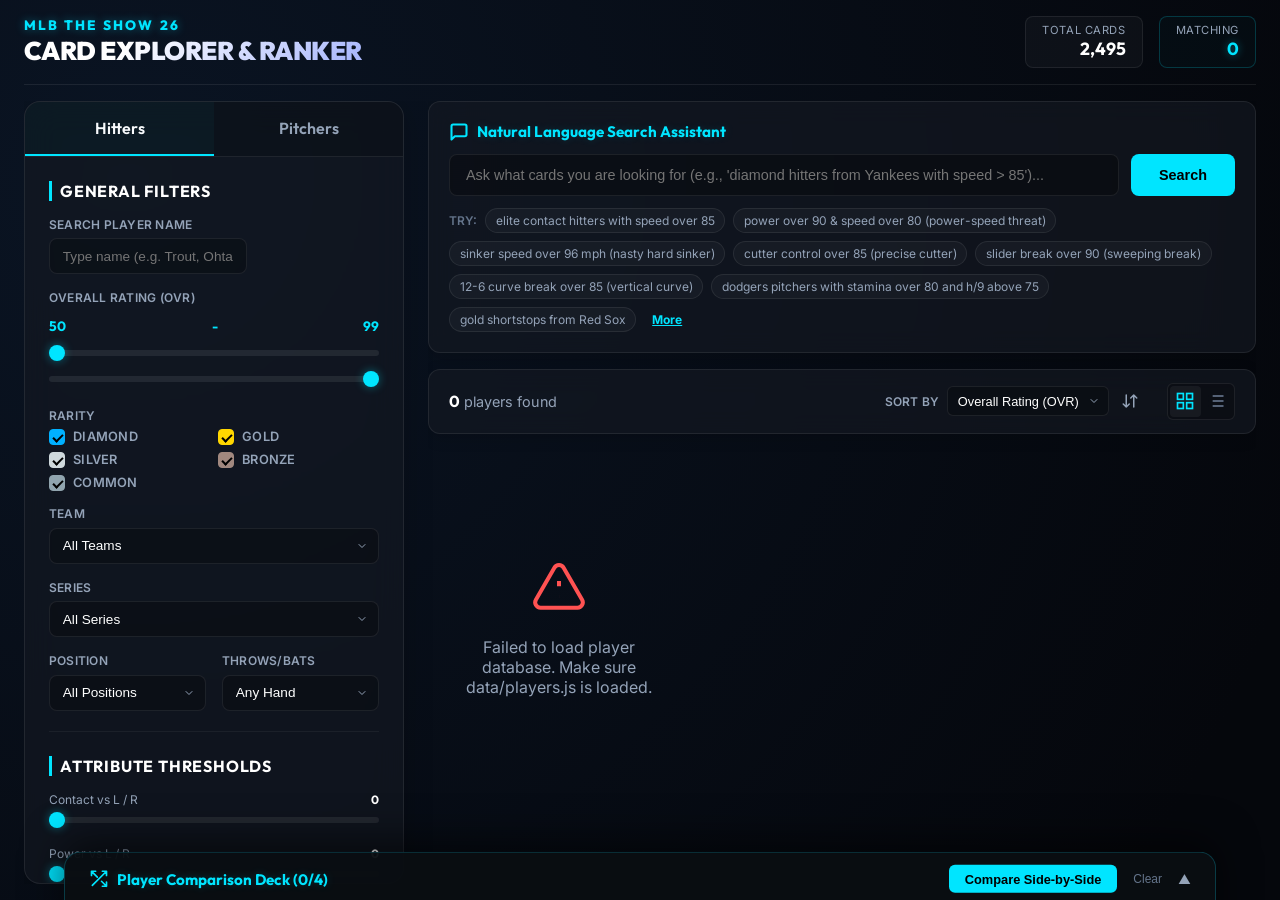
==== index.html @ e7a47ae3 "Add files via upload" ====
<!DOCTYPE html>
<html lang="en">
<head>
  <meta charset="UTF-8">
  <meta name="viewport" content="width=device-width, initial-scale=1.0">
  <title>MLB The Show 26 Database Search & Ranker</title>
  <!-- Google Fonts -->
  <link rel="preconnect" href="https://fonts.googleapis.com">
  <link rel="preconnect" href="https://fonts.gstatic.com" crossorigin>
  <link href="https://fonts.googleapis.com/css2?family=Inter:wght@300;400;500;600;700;800&family=Outfit:wght@400;500;600;700;800;900&display=swap" rel="stylesheet">
  <!-- CSS Stylesheet -->
  <link rel="stylesheet" href="index.css">
</head>
<body>

  <!-- Background overlay for depth -->
  <div class="bg-gradient-overlay"></div>

  <!-- Main Container -->
  <div class="app-container">
    
    <!-- Top Header -->
    <header class="app-header">
      <div class="header-logo">
        <span class="logo-accent">MLB THE SHOW 26</span>
        <span class="logo-title">CARD EXPLORER & RANKER</span>
      </div>
      <div class="header-stats">
        <div class="stat-pill">
          <span class="stat-label">Total Cards</span>
          <span id="total-card-count" class="stat-value">2,495</span>
        </div>
        <div class="stat-pill accent">
          <span class="stat-label">Matching</span>
          <span id="filtered-card-count" class="stat-value">0</span>
        </div>
      </div>
    </header>

    <!-- Content Workspace -->
    <div class="workspace">
      
      <!-- Left Sidebar: Filters & Weights -->
      <aside class="sidebar-panel">
        
        <!-- Toggle Hitter/Pitcher Tabs -->
        <div class="type-selector-tabs">
          <button id="tab-hitter" class="tab-btn active" onclick="switchPlayerType('hitter')">Hitters</button>
          <button id="tab-pitcher" class="tab-btn" onclick="switchPlayerType('pitcher')">Pitchers</button>
        </div>

        <div class="sidebar-scroll-content">
          
          <!-- General Search & Details -->
          <div class="filter-section">
            <h3>General Filters</h3>
            
            <div class="form-group">
              <label for="search-input">Search Player Name</label>
              <div class="input-with-icon">
                <input type="text" id="search-input" placeholder="Type name (e.g. Trout, Ohtani)..." autocomplete="off">
              </div>
            </div>

            <div class="form-group">
              <label>Overall Rating (OVR)</label>
              <div class="range-double-slider">
                <div class="slider-inputs">
                  <span id="ovr-min-val">50</span>
                  <span>-</span>
                  <span id="ovr-max-val">99</span>
                </div>
                <input type="range" id="ovr-min" min="50" max="99" value="50" class="styled-slider">
                <input type="range" id="ovr-max" min="50" max="99" value="99" class="styled-slider">
              </div>
            </div>

            <div class="form-group">
              <label>Rarity</label>
              <div class="checkbox-grid">
                <label class="checkbox-container diamond">
                  <input type="checkbox" id="rarity-diamond" value="Diamond" checked>
                  <span class="checkmark"></span> Diamond
                </label>
                <label class="checkbox-container gold">
                  <input type="checkbox" id="rarity-gold" value="Gold" checked>
                  <span class="checkmark"></span> Gold
                </label>
                <label class="checkbox-container silver">
                  <input type="checkbox" id="rarity-silver" value="Silver" checked>
                  <span class="checkmark"></span> Silver
                </label>
                <label class="checkbox-container bronze">
                  <input type="checkbox" id="rarity-bronze" value="Bronze" checked>
                  <span class="checkmark"></span> Bronze
                </label>
                <label class="checkbox-container common">
                  <input type="checkbox" id="rarity-common" value="Common" checked>
                  <span class="checkmark"></span> Common
                </label>
              </div>
            </div>

            <div class="form-group">
              <label for="team-select">Team</label>
              <select id="team-select" class="styled-select">
                <option value="All">All Teams</option>
                <!-- Filled dynamically by JavaScript -->
              </select>
            </div>

            <div class="form-group">
              <label for="series-select">Series</label>
              <select id="series-select" class="styled-select">
                <option value="All">All Series</option>
                <!-- Filled dynamically by JavaScript -->
              </select>
            </div>
            
            <div class="form-row">
              <div class="form-group half">
                <label for="position-select" id="position-select-label">Position</label>
                <select id="position-select" class="styled-select">
                  <option value="All">All Positions</option>
                  <!-- Filled dynamically based on player type -->
                </select>
              </div>
              <div class="form-group half">
                <label for="hand-select">Throws/Bats</label>
                <select id="hand-select" class="styled-select">
                  <option value="All">Any Hand</option>
                  <option value="L">Left Handed</option>
                  <option value="R">Right Handed</option>
                  <option value="S">Switch Hitter (Bat)</option>
                </select>
              </div>
            </div>
          </div>

          <!-- Specific Attribute Filters -->
          <div class="filter-section">
            <h3>Attribute Thresholds</h3>
            
            <!-- Hitter Attributes -->
            <div id="hitter-attribute-filters" class="attribute-filters">
              <div class="slider-group">
                <div class="slider-header">
                  <span>Contact vs L / R</span>
                  <span id="attr-contact-val">0</span>
                </div>
                <input type="range" id="filter-contact" min="0" max="125" value="0" class="styled-slider accent-cyan">
              </div>

              <div class="slider-group">
                <div class="slider-header">
                  <span>Power vs L / R</span>
                  <span id="attr-power-val">0</span>
                </div>
                <input type="range" id="filter-power" min="0" max="125" value="0" class="styled-slider accent-cyan">
              </div>

              <div class="slider-group">
                <div class="slider-header">
                  <span>Speed</span>
                  <span id="attr-speed-val">0</span>
                </div>
                <input type="range" id="filter-speed" min="0" max="125" value="0" class="styled-slider accent-cyan">
              </div>

              <div class="slider-group">
                <div class="slider-header">
                  <span>Fielding Ability</span>
                  <span id="attr-fielding-val">0</span>
                </div>
                <input type="range" id="filter-fielding" min="0" max="125" value="0" class="styled-slider accent-cyan">
              </div>

              <div class="slider-group">
                <div class="slider-header">
                  <span>Plate Vision</span>
                  <span id="attr-vision-val">0</span>
                </div>
                <input type="range" id="filter-vision" min="0" max="125" value="0" class="styled-slider accent-cyan">
              </div>

              <div class="slider-group">
                <div class="slider-header">
                  <span>Batting Clutch</span>
                  <span id="attr-clutch-val">0</span>
                </div>
                <input type="range" id="filter-clutch" min="0" max="125" value="0" class="styled-slider accent-cyan">
              </div>
            </div>

            <!-- Pitcher Attributes -->
            <div id="pitcher-attribute-filters" class="attribute-filters hidden">
              <div class="slider-group">
                <div class="slider-header">
                  <span>Stamina</span>
                  <span id="attr-stamina-val">0</span>
                </div>
                <input type="range" id="filter-stamina" min="0" max="125" value="0" class="styled-slider accent-orange">
              </div>

              <div class="slider-group">
                <div class="slider-header">
                  <span>H/9 (Hits/Batters Faced)</span>
                  <span id="attr-h9-val">0</span>
                </div>
                <input type="range" id="filter-h9" min="0" max="125" value="0" class="styled-slider accent-orange">
              </div>

              <div class="slider-group">
                <div class="slider-header">
                  <span>K/9 (Strikeouts/Batters Faced)</span>
                  <span id="attr-k9-val">0</span>
                </div>
                <input type="range" id="filter-k9" min="0" max="125" value="0" class="styled-slider accent-orange">
              </div>

              <div class="slider-group">
                <div class="slider-header">
                  <span>BB/9 (Control)</span>
                  <span id="attr-bb9-val">0</span>
                </div>
                <input type="range" id="filter-bb9" min="0" max="125" value="0" class="styled-slider accent-orange">
              </div>

              <div class="slider-group">
                <div class="slider-header">
                  <span>Pitching Clutch</span>
                  <span id="attr-pclutch-val">0</span>
                </div>
                <input type="range" id="filter-pclutch" min="0" max="125" value="0" class="styled-slider accent-orange">
              </div>

              <div class="slider-group">
                <div class="slider-header">
                  <span>Pitch Velocity (OVR)</span>
                  <span id="attr-velocity-val">0</span>
                </div>
                <input type="range" id="filter-velocity" min="0" max="125" value="0" class="styled-slider accent-orange">
              </div>
            </div>

          </div>

          <!-- Specific Pitch Filters (Pitchers Only) -->
          <div id="pitch-filters-section" class="filter-section hidden">
            <h3>Specific Pitch Filters</h3>
            
            <div class="form-group">
              <label for="pitch-type-select">Throws Pitch Type</label>
              <select id="pitch-type-select" class="styled-select">
                <option value="All">Any Pitch</option>
                <option value="4-Seam Fastball">4-Seam Fastball</option>
                <option value="Sinker">Sinker</option>
                <option value="Circle Change">Circle Change</option>
                <option value="Slider">Slider</option>
                <option value="Cutter">Cutter</option>
                <option value="Splitter">Splitter</option>
                <option value="Slurve">Slurve</option>
                <option value="12-6 Curve">12-6 Curve</option>
                <option value="Sweeper">Sweeper</option>
                <option value="Curveball">Curveball</option>
                <option value="Changeup">Changeup</option>
                <option value="Knuckle-curve">Knuckle-curve</option>
                <option value="Sweeping Curve">Sweeping Curve</option>
                <option value="Forkball">Forkball</option>
                <option value="Screwball">Screwball</option>
                <option value="2-Seam Fastball">2-Seam Fastball</option>
                <option value="Palmball">Palmball</option>
                <option value="Vulcan Change">Vulcan Change</option>
                <option value="Knuckle">Knuckleball</option>
              </select>
            </div>

            <div id="pitch-attr-sliders" class="hidden" style="display: flex; flex-direction: column; gap: 0.8rem;">
              <div class="slider-group">
                <div class="slider-header">
                  <span>Min Pitch Speed</span>
                  <span id="pitch-speed-val">60 MPH</span>
                </div>
                <input type="range" id="filter-pitch-speed" min="60" max="105" value="60" class="styled-slider accent-orange">
              </div>

              <div class="slider-group">
                <div class="slider-header">
                  <span>Min Control</span>
                  <span id="pitch-control-val">0</span>
                </div>
                <input type="range" id="filter-pitch-control" min="0" max="99" value="0" class="styled-slider accent-orange">
              </div>

              <div class="slider-group">
                <div class="slider-header">
                  <span>Min Break/Movement</span>
                  <span id="pitch-break-val">0</span>
                </div>
                <input type="range" id="filter-pitch-break" min="0" max="99" value="0" class="styled-slider accent-orange">
              </div>

              <div class="slider-group">
                <div class="slider-header">
                  <span>Min Usage</span>
                  <span id="pitch-usage-val">0%</span>
                </div>
                <input type="range" id="filter-pitch-usage" min="0" max="100" value="0" class="styled-slider accent-orange">
              </div>
            </div>
          </div>

          <!-- Custom Formula Builder / Weighted Rater -->
          <div class="filter-section custom-weights-builder">
            <div class="weights-title-row">
              <h3>Custom Formula Builder</h3>
              <label class="switch">
                <input type="checkbox" id="enable-custom-formula">
                <span class="slider-round"></span>
              </label>
            </div>
            <p class="section-desc">Create your own evaluation formula. When enabled, players are ranked by your personalized dynamic rating instead of their default card overall.</p>
            
            <div class="preset-buttons">
              <button class="btn-sm" onclick="applyPreset('contact_speed')">Contact & Speed</button>
              <button class="btn-sm" onclick="applyPreset('power_clutch')">Power Hitter</button>
              <button class="btn-sm" onclick="applyPreset('defensive_speed')">Gold Glove Defense</button>
              <button class="btn-sm" onclick="applyPreset('ace_starter')">Ace Starter</button>
              <button class="btn-sm" onclick="applyPreset('strikeout_king')">Strikeout King</button>
            </div>

            <!-- Dynamic weight sliders based on player type -->
            <div id="hitter-weights" class="weight-sliders">
              <div class="weight-row">
                <label>Contact vs L</label>
                <input type="range" id="w-contact-l" min="0" max="10" value="5" class="weight-slider">
                <span class="weight-indicator" id="wi-contact-l">5</span>
              </div>
              <div class="weight-row">
                <label>Contact vs R</label>
                <input type="range" id="w-contact-r" min="0" max="10" value="5" class="weight-slider">
                <span class="weight-indicator" id="wi-contact-r">5</span>
              </div>
              <div class="weight-row">
                <label>Power vs L</label>
                <input type="range" id="w-power-l" min="0" max="10" value="5" class="weight-slider">
                <span class="weight-indicator" id="wi-power-l">5</span>
              </div>
              <div class="weight-row">
                <label>Power vs R</label>
                <input type="range" id="w-power-r" min="0" max="10" value="5" class="weight-slider">
                <span class="weight-indicator" id="wi-power-r">5</span>
              </div>
              <div class="weight-row">
                <label>Plate Vision</label>
                <input type="range" id="w-vision" min="0" max="10" value="3" class="weight-slider">
                <span class="weight-indicator" id="wi-vision">3</span>
              </div>
              <div class="weight-row">
                <label>Batting Clutch</label>
                <input type="range" id="w-clutch" min="0" max="10" value="4" class="weight-slider">
                <span class="weight-indicator" id="wi-clutch">4</span>
              </div>
              <div class="weight-row">
                <label>Fielding Ability</label>
                <input type="range" id="w-fielding" min="0" max="10" value="4" class="weight-slider">
                <span class="weight-indicator" id="wi-fielding">4</span>
              </div>
              <div class="weight-row">
                <label>Speed</label>
                <input type="range" id="w-speed" min="0" max="10" value="4" class="weight-slider">
                <span class="weight-indicator" id="wi-speed">4</span>
              </div>
              <div class="weight-row">
                <label>Base Stealing</label>
                <input type="range" id="w-stealing" min="0" max="10" value="2" class="weight-slider">
                <span class="weight-indicator" id="wi-stealing">2</span>
              </div>
            </div>

            <div id="pitcher-weights" class="weight-sliders hidden">
              <div class="weight-row">
                <label>Stamina</label>
                <input type="range" id="w-stamina" min="0" max="10" value="5" class="weight-slider">
                <span class="weight-indicator" id="wi-stamina">5</span>
              </div>
              <div class="weight-row">
                <label>H/9 vs Left</label>
                <input type="range" id="w-h9-l" min="0" max="10" value="5" class="weight-slider">
                <span class="weight-indicator" id="wi-h9-l">5</span>
              </div>
              <div class="weight-row">
                <label>H/9 vs Right</label>
                <input type="range" id="w-h9-r" min="0" max="10" value="5" class="weight-slider">
                <span class="weight-indicator" id="wi-h9-r">5</span>
              </div>
              <div class="weight-row">
                <label>K/9 vs Left</label>
                <input type="range" id="w-k9-l" min="0" max="10" value="5" class="weight-slider">
                <span class="weight-indicator" id="wi-k9-l">5</span>
              </div>
              <div class="weight-row">
                <label>K/9 vs Right</label>
                <input type="range" id="w-k9-r" min="0" max="10" value="5" class="weight-slider">
                <span class="weight-indicator" id="wi-k9-r">5</span>
              </div>
              <div class="weight-row">
                <label>BB/9 (Control)</label>
                <input type="range" id="w-bb9" min="0" max="10" value="4" class="weight-slider">
                <span class="weight-indicator" id="wi-bb9">4</span>
              </div>
              <div class="weight-row">
                <label>Pitching Clutch</label>
                <input type="range" id="w-pclutch" min="0" max="10" value="4" class="weight-slider">
                <span class="weight-indicator" id="wi-pclutch">4</span>
              </div>
              <div class="weight-row">
                <label>Pitch Velocity</label>
                <input type="range" id="w-velocity" min="0" max="10" value="3" class="weight-slider">
                <span class="weight-indicator" id="wi-velocity">3</span>
              </div>
              <div class="weight-row">
                <label>Pitch Movement</label>
                <input type="range" id="w-movement" min="0" max="10" value="3" class="weight-slider">
                <span class="weight-indicator" id="wi-movement">3</span>
              </div>
            </div>

          </div>

          <!-- Reset Filter Button -->
          <button id="reset-filters-btn" class="btn-secondary" onclick="resetFilters()">Reset All Filters</button>

        </div>
      </aside>

      <!-- Right Main Panel: Toolbar and Card Deck -->
      <main class="cards-panel">
        
        <!-- NLP Prompt Box -->
        <div class="nlp-prompt-box">
          <div class="nlp-prompt-header">
            <svg width="20" height="20" viewBox="0 0 24 24" fill="none" stroke="var(--accent-cyan)" stroke-width="2.5" stroke-linecap="round" stroke-linejoin="round">
              <path d="M21 15a2 2 0 0 1-2 2H7l-4 4V5a2 2 0 0 1 2-2h14a2 2 0 0 1 2 2z"></path>
            </svg>
            <span>Natural Language Search Assistant</span>
          </div>
          <div class="nlp-prompt-input-row">
            <input type="text" id="nlp-prompt-input" placeholder="Ask what cards you are looking for (e.g., 'diamond hitters from Yankees with speed > 85')...">
            <button id="nlp-apply-btn" onclick="applyNaturalLanguagePrompt()">Search</button>
          </div>
          <div id="nlp-feedback" class="nlp-feedback hidden"></div>
          <div class="nlp-examples" id="nlp-examples-container"></div>
        </div>

        <!-- Toolbar for Sorting and View toggles -->
        <div class="cards-toolbar">
          <div class="toolbar-left">
            <span class="results-info"><strong id="card-results-num">0</strong> players found</span>
          </div>
          
          <div class="toolbar-right">
            <div class="sort-selector">
              <label for="sort-by">Sort By</label>
              <select id="sort-by" class="styled-select-sm" onchange="runFiltersAndSort()">
                <option value="ovr">Overall Rating (OVR)</option>
                <option value="custom">Personalized Rating</option>
                <option value="name">Name</option>
                <option value="speed">Speed</option>
                <option value="contact">Contact Rating</option>
                <option value="power">Power Rating</option>
                <option value="stamina" id="sort-stamina-opt" class="pitcher-only">Stamina</option>
                <option value="velocity" id="sort-vel-opt" class="pitcher-only">Velocity</option>
              </select>
              <button id="sort-dir-btn" class="sort-direction-btn" onclick="toggleSortDirection()" title="Toggle Ascending/Descending">
                <svg width="18" height="18" viewBox="0 0 24 24" fill="none" stroke="currentColor" stroke-width="2" stroke-linecap="round" stroke-linejoin="round">
                  <path id="sort-dir-icon" d="M3 16l4 4 4-4M7 20V4M21 8l-4-4-4 4M17 4v16"/>
                </svg>
              </button>
            </div>
            
            <div class="view-toggles">
              <button id="view-grid" class="view-btn active" onclick="switchView('grid')" title="Grid View">
                <svg width="20" height="20" viewBox="0 0 24 24" fill="none" stroke="currentColor" stroke-width="2"><rect x="3" y="3" width="7" height="7"></rect><rect x="14" y="3" width="7" height="7"></rect><rect x="14" y="14" width="7" height="7"></rect><rect x="3" y="14" width="7" height="7"></rect></svg>
              </button>
              <button id="view-list" class="view-btn" onclick="switchView('list')" title="List View">
                <svg width="20" height="20" viewBox="0 0 24 24" fill="none" stroke="currentColor" stroke-width="2"><line x1="8" y1="6" x2="21" y2="6"></line><line x1="8" y1="12" x2="21" y2="12"></line><line x1="8" y1="18" x2="21" y2="18"></line><line x1="3" y1="6" x2="3.01" y2="6"></line><line x1="3" y1="12" x2="3.01" y2="12"></line><line x1="3" y1="18" x2="3.01" y2="18"></line></svg>
              </button>
            </div>
          </div>
        </div>

        <!-- Cards Grid Container -->
        <div id="cards-grid" class="cards-grid layout-grid">
          <!-- Cards injected here dynamically -->

          <!-- Infinite Scroll Sentinel -->
          <div id="sentinel" class="loading-sentinel">
            <div class="spinner"></div>
            <span>Loading more players...</span>
          </div>
        </div>

        <div id="no-results" class="no-results hidden">
          <svg width="64" height="64" viewBox="0 0 24 24" fill="none" stroke="currentColor" stroke-width="1.5"><circle cx="11" cy="11" r="8"></circle><line x1="21" y1="21" x2="16.65" y2="16.65"></line><line x1="11" y1="8" x2="11" y2="14"></line><line x1="8" y1="11" x2="14" y2="11"></line></svg>
          <p>No players match your active filters. Try loosening your thresholds!</p>
        </div>

      </main>
    </div>
  </div>

  <!-- Bottom Drawer: Player Comparison Deck -->
  <div id="comparison-drawer" class="comparison-drawer collapsed">
    <div class="drawer-header" onclick="toggleDrawer()">
      <div class="drawer-title">
        <svg width="20" height="20" viewBox="0 0 24 24" fill="none" stroke="currentColor" stroke-width="2" stroke-linecap="round" stroke-linejoin="round"><path d="M16 3h5v5M4 20L21 3M21 16v5h-5M15 15l6 6M10 10L4 4M3 8V3h5"/></svg>
        <span>Player Comparison Deck (<span id="compare-count">0</span>/4)</span>
      </div>
      <div class="drawer-actions">
        <button id="compare-btn" class="btn-primary-sm" onclick="openComparisonModal(event)">Compare Side-by-Side</button>
        <button id="clear-compare-btn" class="btn-clear" onclick="clearComparison(event)">Clear</button>
        <span class="drawer-toggle-icon">&#9650;</span>
      </div>
    </div>
    <div class="drawer-content">
      <div id="compare-slots-container" class="compare-slots">
        <!-- slots filled by JavaScript -->
      </div>
    </div>
  </div>

  <!-- Modal: Card Details -->
  <div id="detail-modal" class="modal">
    <div class="modal-overlay" onclick="closeModal('detail-modal')"></div>
    <div class="modal-container detail-modal-content">
      <button class="modal-close" onclick="closeModal('detail-modal')">&times;</button>
      <div class="detail-grid">
        <div class="detail-card-visual">
          <img id="detail-card-img" src="" alt="Player Card">
          <div id="detail-card-overlay" class="detail-card-badge"></div>
        </div>
        <div class="detail-card-info">
          <div class="detail-header">
            <span id="detail-rarity" class="card-rarity-pill">Diamond</span>
            <h2 id="detail-name">Player Name</h2>
            <p id="detail-sub-meta">Live Series &bull; OVR 99 &bull; CF</p>
          </div>
          
          <div class="detail-tabs">
            <button class="detail-tab-btn active" onclick="switchDetailTab('stats')">Attributes</button>
            <button class="detail-tab-btn" id="detail-pitch-tab-btn" onclick="switchDetailTab('pitches')">Pitches</button>
            <button class="detail-tab-btn" onclick="switchDetailTab('quirks')">Quirks</button>
          </div>

          <div class="detail-tab-panels">
            <!-- Stats Panel -->
            <div id="panel-stats" class="tab-panel active">
              <div class="stats-radar-flex">
                <div id="detail-stats-grid" class="detailed-stats-grid">
                  <!-- Filled by JS -->
                </div>
              </div>
            </div>

            <!-- Pitches Panel (Pitchers Only) -->
            <div id="panel-pitches" class="tab-panel">
              <div id="detail-pitches-list" class="detailed-pitches-list">
                <!-- Filled by JS -->
              </div>
            </div>

            <!-- Quirks Panel -->
            <div id="panel-quirks" class="tab-panel">
              <div id="detail-quirks-list" class="detailed-quirks-list">
                <!-- Filled by JS -->
              </div>
            </div>
          </div>

          <div class="detail-bio">
            <h4>Player Bio</h4>
            <div class="bio-grid">
              <div><span>Age:</span> <strong id="bio-age">25</strong></div>
              <div><span>Bats/Throws:</span> <strong id="bio-hands">R/R</strong></div>
              <div><span>Height:</span> <strong id="bio-height">6'2"</strong></div>
              <div><span>Weight:</span> <strong id="bio-weight">200 lbs</strong></div>
              <div><span>Jersey:</span> <strong id="bio-jersey">27</strong></div>
              <div><span>Born:</span> <strong id="bio-born">California</strong></div>
            </div>
          </div>
        </div>
      </div>
    </div>
  </div>

  <!-- Modal: Compare View -->
  <div id="compare-modal" class="modal">
    <div class="modal-overlay" onclick="closeModal('compare-modal')"></div>
    <div class="modal-container compare-modal-content">
      <button class="modal-close" onclick="closeModal('compare-modal')">&times;</button>
      <div class="compare-modal-header">
        <h2>Attribute Comparison Matrix</h2>
        <p>Green values indicate the highest rating in that category among compared cards.</p>
      </div>
      <div class="compare-table-wrapper">
        <table id="compare-table" class="compare-table">
          <!-- Filled dynamically by JavaScript -->
        </table>
      </div>
    </div>
  </div>

  <!-- JS Code -->
  <script src="data/players.js"></script>
  <script src="app.js"></script>
</body>
</html>
---- index.css ----
/* Modern Dark Theme Design System for MLB Card Explorer */

:root {
  /* HSL Tailored Colors */
  --bg-primary: #080a0f;
  --bg-secondary: #0f131a;
  --panel-bg: rgba(20, 26, 35, 0.65);
  --panel-border: rgba(255, 255, 255, 0.08);
  --panel-border-hover: rgba(255, 255, 255, 0.15);
  
  --text-main: #f8fafc;
  --text-muted: #94a3b8;
  --text-dark: #64748b;
  
  /* Accent colors */
  --accent-cyan: #00e5ff;
  --accent-cyan-glow: rgba(0, 229, 255, 0.4);
  --accent-orange: #ff6d00;
  --accent-orange-glow: rgba(255, 109, 0, 0.4);
  
  /* Rarity Colors */
  --rarity-red-diamond: #ff2a2a;
  --rarity-red-diamond-bg: rgba(255, 42, 42, 0.15);
  --rarity-red-diamond-glow: 0 0 18px rgba(255, 42, 42, 0.55);

  --rarity-diamond: #00b0ff;
  --rarity-diamond-bg: rgba(0, 176, 255, 0.15);
  --rarity-diamond-glow: 0 0 15px rgba(0, 176, 255, 0.4);
  
  --rarity-gold: #ffd600;
  --rarity-gold-bg: rgba(255, 214, 0, 0.12);
  --rarity-gold-glow: 0 0 15px rgba(255, 214, 0, 0.4);
  
  --rarity-silver: #cfd8dc;
  --rarity-silver-bg: rgba(207, 216, 220, 0.12);
  --rarity-silver-glow: 0 0 10px rgba(207, 216, 220, 0.25);
  
  --rarity-bronze: #a1887f;
  --rarity-bronze-bg: rgba(161, 136, 127, 0.12);
  --rarity-bronze-glow: 0 0 8px rgba(161, 136, 127, 0.2);
  
  --rarity-common: #90a4ae;
  --rarity-common-bg: rgba(144, 164, 174, 0.08);
  --rarity-common-glow: none;

  --card-shadow: 0 10px 25px -5px rgba(0, 0, 0, 0.5), 0 8px 10px -6px rgba(0, 0, 0, 0.5);
  --transition-smooth: all 0.3s cubic-bezier(0.4, 0, 0.2, 1);
}

/* Base resets & typography */
* {
  box-sizing: border-box;
  margin: 0;
  padding: 0;
}

body {
  background-color: var(--bg-primary);
  color: var(--text-main);
  font-family: 'Inter', -apple-system, BlinkMacSystemFont, "Segoe UI", Roboto, sans-serif;
  overflow-x: hidden;
  height: 100vh;
}

h1, h2, h3, h4, .logo-accent, .logo-title {
  font-family: 'Outfit', sans-serif;
}

/* Background image or gradient layer */
.bg-gradient-overlay {
  position: fixed;
  top: 0;
  left: 0;
  right: 0;
  bottom: 0;
  background: radial-gradient(circle at 10% 20%, rgba(10, 20, 35, 1) 0%, rgba(5, 7, 12, 1) 90.1%);
  z-index: -10;
}

/* Main Container Layout */
.app-container {
  display: flex;
  flex-direction: column;
  height: 100vh;
  max-width: 1800px;
  margin: 0 auto;
  padding: 1rem 1.5rem;
}

/* App Header Styling */
.app-header {
  display: flex;
  justify-content: space-between;
  align-items: center;
  padding-bottom: 1rem;
  border-bottom: 1px solid var(--panel-border);
  margin-bottom: 1rem;
}

.header-logo {
  display: flex;
  flex-direction: column;
}

.logo-accent {
  font-size: 0.85rem;
  font-weight: 800;
  letter-spacing: 0.15em;
  color: var(--accent-cyan);
  text-shadow: 0 0 10px var(--accent-cyan-glow);
}

.logo-title {
  font-size: 1.6rem;
  font-weight: 900;
  letter-spacing: -0.02em;
  background: linear-gradient(135deg, #fff 30%, #a5b4fc 100%);
  -webkit-background-clip: text;
  -webkit-text-fill-color: transparent;
}

.header-stats {
  display: flex;
  gap: 1rem;
}

.stat-pill {
  display: flex;
  flex-direction: column;
  background: rgba(255, 255, 255, 0.03);
  border: 1px solid var(--panel-border);
  padding: 0.4rem 1rem;
  border-radius: 8px;
  align-items: flex-end;
}

.stat-pill.accent {
  border-color: rgba(0, 229, 255, 0.2);
  background: rgba(0, 229, 255, 0.02);
}

.stat-label {
  font-size: 0.7rem;
  text-transform: uppercase;
  color: var(--text-muted);
  letter-spacing: 0.05em;
}

.stat-value {
  font-size: 1.1rem;
  font-weight: 700;
  font-family: 'Outfit', sans-serif;
  color: #fff;
}

.stat-pill.accent .stat-value {
  color: var(--accent-cyan);
  text-shadow: 0 0 8px var(--accent-cyan-glow);
}

/* Content Workspace (Sidebar + Cards) */
.workspace {
  display: flex;
  flex: 1;
  gap: 1.5rem;
  overflow: hidden;
  height: calc(100vh - 100px);
}

/* Sidebar Styling */
.sidebar-panel {
  width: 380px;
  background: var(--panel-bg);
  backdrop-filter: blur(16px);
  -webkit-backdrop-filter: blur(16px);
  border: 1px solid var(--panel-border);
  border-radius: 16px;
  display: flex;
  flex-direction: column;
  overflow: hidden;
  box-shadow: 0 4px 30px rgba(0, 0, 0, 0.2);
}

/* Dynamic Tabs */
.type-selector-tabs {
  display: flex;
  border-bottom: 1px solid var(--panel-border);
  background: rgba(0, 0, 0, 0.2);
}

.tab-btn {
  flex: 1;
  background: transparent;
  border: none;
  color: var(--text-muted);
  padding: 1rem;
  font-size: 1rem;
  font-weight: 600;
  cursor: pointer;
  transition: var(--transition-smooth);
  font-family: 'Outfit', sans-serif;
  border-bottom: 2px solid transparent;
}

.tab-btn:hover {
  color: #fff;
  background: rgba(255, 255, 255, 0.02);
}

.tab-btn.active {
  color: var(--text-main);
  border-bottom-color: var(--accent-cyan);
  background: rgba(0, 229, 255, 0.04);
}

#tab-pitcher.active {
  border-bottom-color: var(--accent-orange);
  background: rgba(255, 109, 0, 0.04);
}

/* Scrollable Container in Sidebar */
.sidebar-scroll-content {
  flex: 1;
  overflow-y: auto;
  padding: 1.5rem;
  display: flex;
  flex-direction: column;
  gap: 1.5rem;
}

.sidebar-scroll-content::-webkit-scrollbar {
  width: 6px;
}

.sidebar-scroll-content::-webkit-scrollbar-thumb {
  background: rgba(255, 255, 255, 0.08);
  border-radius: 10px;
}

.sidebar-scroll-content::-webkit-scrollbar-thumb:hover {
  background: rgba(255, 255, 255, 0.2);
}

/* Filter Sections */
.filter-section {
  display: flex;
  flex-direction: column;
  gap: 1rem;
  padding-bottom: 1.25rem;
  border-bottom: 1px solid rgba(255, 255, 255, 0.05);
}

.filter-section:last-of-type {
  border-bottom: none;
}

.filter-section h3 {
  font-size: 1rem;
  font-weight: 700;
  text-transform: uppercase;
  letter-spacing: 0.05em;
  color: #fff;
  border-left: 3px solid var(--accent-cyan);
  padding-left: 8px;
}

#pitcher-attribute-filters ~ h3,
#pitch-filters-section h3 {
  border-left-color: var(--accent-orange);
}

.section-desc {
  font-size: 0.75rem;
  color: var(--text-muted);
  line-height: 1.4;
}

/* Form elements styling */
.form-group {
  display: flex;
  flex-direction: column;
  gap: 0.4rem;
}

.form-row {
  display: flex;
  gap: 1rem;
}

.form-group.half {
  flex: 1;
}

label {
  font-size: 0.75rem;
  font-weight: 600;
  color: var(--text-muted);
  text-transform: uppercase;
  letter-spacing: 0.02em;
}

input[type="text"] {
  background: rgba(0, 0, 0, 0.25);
  border: 1px solid var(--panel-border);
  color: #fff;
  padding: 0.6rem 0.8rem;
  border-radius: 8px;
  font-size: 0.85rem;
  outline: none;
  transition: var(--transition-smooth);
}

input[type="text"]:focus {
  border-color: var(--accent-cyan);
  box-shadow: 0 0 10px rgba(0, 229, 255, 0.15);
  background: rgba(0, 0, 0, 0.4);
}

.styled-select {
  background: rgba(0, 0, 0, 0.25) url("data:image/svg+xml,%3Csvg xmlns='http://www.w3.org/2000/svg' width='12' height='12' viewBox='0 0 24 24' fill='none' stroke='%2394a3b8' stroke-width='2' stroke-linecap='round' stroke-linejoin='round'%3E%3Cpath d='M6 9l6 6 6-6'/%3E%3C/svg%3E") no-repeat right 10px center;
  border: 1px solid var(--panel-border);
  color: #fff;
  padding: 0.6rem 2rem 0.6rem 0.8rem;
  border-radius: 8px;
  font-size: 0.85rem;
  outline: none;
  appearance: none;
  cursor: pointer;
  transition: var(--transition-smooth);
}

.styled-select:focus {
  border-color: var(--accent-cyan);
  background-color: rgba(0, 0, 0, 0.4);
}

/* Dual Range Slider for OVR */
.range-double-slider {
  display: flex;
  flex-direction: column;
  position: relative;
  margin-top: 5px;
}

.slider-inputs {
  display: flex;
  justify-content: space-between;
  font-size: 0.85rem;
  font-weight: 700;
  color: var(--accent-cyan);
  margin-bottom: 5px;
  font-family: 'Outfit', sans-serif;
}

/* Styled HTML5 sliders */
.styled-slider {
  -webkit-appearance: none;
  appearance: none;
  width: 100%;
  height: 6px;
  border-radius: 4px;
  background: rgba(255, 255, 255, 0.08);
  outline: none;
  margin: 10px 0;
  transition: var(--transition-smooth);
}

.styled-slider::-webkit-slider-thumb {
  -webkit-appearance: none;
  appearance: none;
  width: 16px;
  height: 16px;
  border-radius: 50%;
  background: var(--accent-cyan);
  cursor: pointer;
  box-shadow: 0 0 10px var(--accent-cyan-glow);
  transition: transform 0.1s ease;
}

.styled-slider::-webkit-slider-thumb:hover {
  transform: scale(1.2);
}

.styled-slider.accent-orange::-webkit-slider-thumb {
  background: var(--accent-orange);
  box-shadow: 0 0 10px var(--accent-orange-glow);
}

/* Checkbox Grid */
.checkbox-grid {
  display: grid;
  grid-template-columns: repeat(2, 1fr);
  gap: 0.5rem;
}

.checkbox-container {
  display: flex;
  align-items: center;
  position: relative;
  padding-left: 24px;
  cursor: pointer;
  font-size: 0.8rem;
  color: var(--text-muted);
  user-select: none;
  transition: var(--transition-smooth);
}

.checkbox-container input {
  position: absolute;
  opacity: 0;
  cursor: pointer;
  height: 0;
  width: 0;
}

.checkmark {
  position: absolute;
  top: 0;
  left: 0;
  height: 16px;
  width: 16px;
  background-color: rgba(255, 255, 255, 0.05);
  border: 1px solid var(--panel-border);
  border-radius: 4px;
  transition: var(--transition-smooth);
}

.checkbox-container:hover input ~ .checkmark {
  background-color: rgba(255, 255, 255, 0.1);
  border-color: rgba(255, 255, 255, 0.3);
}

/* Checkbox specific colors when active */
.checkbox-container.diamond input:checked ~ .checkmark {
  background-color: var(--rarity-diamond);
  border-color: var(--rarity-diamond);
}
.checkbox-container.gold input:checked ~ .checkmark {
  background-color: var(--rarity-gold);
  border-color: var(--rarity-gold);
}
.checkbox-container.silver input:checked ~ .checkmark {
  background-color: var(--rarity-silver);
  border-color: var(--rarity-silver);
}
.checkbox-container.bronze input:checked ~ .checkmark {
  background-color: var(--rarity-bronze);
  border-color: var(--rarity-bronze);
}
.checkbox-container.common input:checked ~ .checkmark {
  background-color: var(--rarity-common);
  border-color: var(--rarity-common);
}

.checkmark:after {
  content: "";
  position: absolute;
  display: none;
  left: 5px;
  top: 2px;
  width: 4px;
  height: 8px;
  border: solid #000;
  border-width: 0 2px 2px 0;
  transform: rotate(45deg);
}

.checkbox-container input:checked ~ .checkmark:after {
  display: block;
}

/* Rarity checklist texts styles on selection */
.checkbox-container input:checked ~ span {
  color: #fff;
}

/* Attribute Threshold Sliders */
.attribute-filters {
  display: flex;
  flex-direction: column;
  gap: 0.8rem;
}

.slider-group {
  display: flex;
  flex-direction: column;
}

.slider-header {
  display: flex;
  justify-content: space-between;
  font-size: 0.75rem;
  color: var(--text-muted);
}

.slider-header span:last-child {
  font-family: 'Outfit', sans-serif;
  font-weight: 700;
  color: #fff;
}

/* Custom Weights Builder Panel */
.custom-weights-builder {
  background: rgba(0, 0, 0, 0.15);
  border-radius: 12px;
  padding: 1rem;
  border: 1px solid rgba(255, 255, 255, 0.04);
}

.weights-title-row {
  display: flex;
  justify-content: space-between;
  align-items: center;
}

.preset-buttons {
  display: flex;
  flex-wrap: wrap;
  gap: 0.4rem;
  margin-top: 0.5rem;
  margin-bottom: 0.75rem;
}

.btn-sm {
  background: rgba(255, 255, 255, 0.05);
  border: 1px solid var(--panel-border);
  color: var(--text-muted);
  padding: 0.25rem 0.5rem;
  font-size: 0.65rem;
  border-radius: 4px;
  cursor: pointer;
  transition: var(--transition-smooth);
  font-weight: 500;
}

.btn-sm:hover {
  background: rgba(255, 255, 255, 0.1);
  color: #fff;
  border-color: var(--text-muted);
}

.weight-sliders {
  display: flex;
  flex-direction: column;
  gap: 0.5rem;
  margin-top: 0.5rem;
}

.weight-row {
  display: flex;
  align-items: center;
  gap: 0.5rem;
}

.weight-row label {
  width: 110px;
  font-size: 0.7rem;
  white-space: nowrap;
  overflow: hidden;
  text-overflow: ellipsis;
}

.weight-slider {
  flex: 1;
  -webkit-appearance: none;
  appearance: none;
  height: 4px;
  background: rgba(255, 255, 255, 0.05);
  border-radius: 2px;
  outline: none;
}

.weight-slider::-webkit-slider-thumb {
  -webkit-appearance: none;
  appearance: none;
  width: 12px;
  height: 12px;
  border-radius: 50%;
  background: var(--text-muted);
  cursor: pointer;
}

.weight-slider::-webkit-slider-thumb:hover {
  background: #fff;
}

.weight-indicator {
  width: 18px;
  text-align: right;
  font-size: 0.75rem;
  font-weight: 700;
  color: var(--accent-cyan);
  font-family: 'Outfit', sans-serif;
}

/* Switch Styles */
.switch {
  position: relative;
  display: inline-block;
  width: 36px;
  height: 20px;
}

.switch input {
  opacity: 0;
  width: 0;
  height: 0;
}

.slider-round {
  position: absolute;
  cursor: pointer;
  top: 0;
  left: 0;
  right: 0;
  bottom: 0;
  background-color: rgba(255, 255, 255, 0.1);
  transition: .3s;
  border-radius: 20px;
  border: 1px solid var(--panel-border);
}

.slider-round:before {
  position: absolute;
  content: "";
  height: 12px;
  width: 12px;
  left: 3px;
  bottom: 3px;
  background-color: var(--text-muted);
  transition: .3s;
  border-radius: 50%;
}

.switch input:checked + .slider-round {
  background-color: var(--accent-cyan-glow);
  border-color: var(--accent-cyan);
}

.switch input:checked + .slider-round:before {
  transform: translateX(16px);
  background-color: var(--accent-cyan);
  box-shadow: 0 0 6px var(--accent-cyan);
}

/* Reset and primary buttons */
.btn-secondary {
  background: rgba(255, 255, 255, 0.02);
  border: 1px solid var(--panel-border);
  color: var(--text-muted);
  padding: 0.75rem;
  border-radius: 8px;
  font-size: 0.85rem;
  font-weight: 600;
  cursor: pointer;
  transition: var(--transition-smooth);
  width: 100%;
}

.btn-secondary:hover {
  background: rgba(255, 255, 255, 0.05);
  color: #fff;
  border-color: rgba(255, 255, 255, 0.2);
}

/* Cards Panel Layout */
.cards-panel {
  flex: 1;
  display: flex;
  flex-direction: column;
  overflow: hidden;
  height: 100%;
}

/* Cards Toolbar */
.cards-toolbar {
  display: flex;
  justify-content: space-between;
  align-items: center;
  background: var(--panel-bg);
  backdrop-filter: blur(12px);
  -webkit-backdrop-filter: blur(12px);
  border: 1px solid var(--panel-border);
  padding: 0.8rem 1.25rem;
  border-radius: 12px;
  margin-bottom: 1rem;
  box-shadow: 0 4px 15px rgba(0, 0, 0, 0.15);
}

.results-info {
  font-size: 0.9rem;
  color: var(--text-muted);
}

.results-info strong {
  color: #fff;
  font-family: 'Outfit', sans-serif;
  font-size: 1rem;
}

.toolbar-right {
  display: flex;
  gap: 1.5rem;
  align-items: center;
}

.sort-selector {
  display: flex;
  align-items: center;
  gap: 0.5rem;
}

.styled-select-sm {
  background: rgba(0, 0, 0, 0.25) url("data:image/svg+xml,%3Csvg xmlns='http://www.w3.org/2000/svg' width='12' height='12' viewBox='0 0 24 24' fill='none' stroke='%2394a3b8' stroke-width='2' stroke-linecap='round' stroke-linejoin='round'%3E%3Cpath d='M6 9l6 6 6-6'/%3E%3C/svg%3E") no-repeat right 8px center;
  border: 1px solid var(--panel-border);
  color: #fff;
  padding: 0.4rem 1.8rem 0.4rem 0.6rem;
  border-radius: 6px;
  font-size: 0.8rem;
  outline: none;
  appearance: none;
  cursor: pointer;
  transition: var(--transition-smooth);
}

.sort-direction-btn {
  background: transparent;
  border: none;
  color: var(--text-muted);
  cursor: pointer;
  display: flex;
  align-items: center;
  padding: 0.25rem;
  border-radius: 4px;
  transition: var(--transition-smooth);
}

.sort-direction-btn:hover {
  color: var(--accent-cyan);
  background: rgba(255, 255, 255, 0.05);
}

.view-toggles {
  display: flex;
  background: rgba(0, 0, 0, 0.2);
  border-radius: 6px;
  padding: 2px;
  border: 1px solid var(--panel-border);
}

.view-btn {
  background: transparent;
  border: none;
  color: var(--text-dark);
  padding: 0.35rem;
  border-radius: 4px;
  cursor: pointer;
  display: flex;
  align-items: center;
  transition: var(--transition-smooth);
}

.view-btn:hover {
  color: var(--text-muted);
}

.view-btn.active {
  color: var(--accent-cyan);
  background: rgba(255, 255, 255, 0.05);
}

/* Scrollable Card Container */
.cards-grid {
  flex: 1;
  overflow-y: auto;
  padding-bottom: 5rem;
}

.cards-grid::-webkit-scrollbar {
  width: 6px;
}

.cards-grid::-webkit-scrollbar-thumb {
  background: rgba(255, 255, 255, 0.08);
  border-radius: 10px;
}

/* Layout Grid vs Layout List */
.cards-grid.layout-grid {
  display: grid;
  grid-template-columns: repeat(auto-fill, minmax(210px, 1fr));
  gap: 1.25rem;
}

.cards-grid.layout-list {
  display: flex;
  flex-direction: column;
  gap: 0.5rem;
}

/* Cards Design */
.player-card {
  background: rgba(16, 21, 30, 0.5);
  border: 1px solid var(--panel-border);
  border-radius: 12px;
  padding: 0.75rem;
  display: flex;
  flex-direction: column;
  position: relative;
  cursor: pointer;
  transition: all 0.25s cubic-bezier(0.4, 0, 0.2, 1);
  box-shadow: 0 4px 6px -1px rgba(0, 0, 0, 0.2);
}

/* Card Rarity Glows on hover */
.player-card:hover {
  transform: translateY(-5px);
  background: rgba(20, 27, 39, 0.7);
  border-color: rgba(255, 255, 255, 0.15);
}

.player-card.red-diamond {
  border-color: rgba(255, 42, 42, 0.25);
  background: rgba(25, 14, 18, 0.65);
}
.player-card.red-diamond:hover {
  box-shadow: var(--rarity-red-diamond-glow), var(--card-shadow);
  border-color: rgba(255, 42, 42, 0.55);
}
.player-card.diamond:hover {
  box-shadow: var(--rarity-diamond-glow), var(--card-shadow);
  border-color: rgba(0, 176, 255, 0.4);
}
.player-card.gold:hover {
  box-shadow: var(--rarity-gold-glow), var(--card-shadow);
  border-color: rgba(255, 214, 0, 0.4);
}
.player-card.silver:hover {
  box-shadow: var(--rarity-silver-glow), var(--card-shadow);
  border-color: rgba(207, 216, 220, 0.3);
}
.player-card.bronze:hover {
  box-shadow: var(--rarity-bronze-glow), var(--card-shadow);
  border-color: rgba(161, 136, 127, 0.3);
}

/* Card Visual Header */
.card-visual-wrapper {
  position: relative;
  width: 100%;
  aspect-ratio: 0.73; /* MLB card proportions */
  border-radius: 8px;
  overflow: hidden;
  background: rgba(0, 0, 0, 0.3);
  margin-bottom: 0.75rem;
}

.card-art-img {
  width: 100%;
  height: 100%;
  object-fit: cover;
  transition: transform 0.5s ease;
}

.player-card:hover .card-art-img {
  transform: scale(1.05);
}

/* OVR badge and meta info directly on visual */
.card-ovr-badge {
  position: absolute;
  top: 6px;
  left: 6px;
  font-family: 'Outfit', sans-serif;
  font-weight: 900;
  font-size: 1.1rem;
  background: #000;
  color: #fff;
  border-radius: 5px;
  padding: 1px 6px;
  box-shadow: 0 2px 5px rgba(0, 0, 0, 0.5);
  border: 1px solid rgba(255, 255, 255, 0.2);
  z-index: 2;
}

.player-card.red-diamond .card-ovr-badge {
  color: var(--rarity-red-diamond);
  border-color: var(--rarity-red-diamond);
  text-shadow: 0 0 5px rgba(255, 42, 42, 0.6);
}
.player-card.diamond .card-ovr-badge {
  color: var(--accent-cyan);
  border-color: var(--rarity-diamond);
}
.player-card.gold .card-ovr-badge {
  color: var(--rarity-gold);
  border-color: var(--rarity-gold);
}

.card-pos-badge {
  position: absolute;
  top: 6px;
  right: 6px;
  font-family: 'Outfit', sans-serif;
  font-weight: 700;
  font-size: 0.75rem;
  background: rgba(0, 0, 0, 0.7);
  color: #fff;
  border-radius: 4px;
  padding: 2px 6px;
  z-index: 2;
}

/* Custom weighted score badge */
.card-custom-badge {
  position: absolute;
  bottom: 6px;
  left: 6px;
  background: var(--bg-primary);
  border: 1px solid var(--accent-cyan);
  color: var(--accent-cyan);
  box-shadow: 0 0 8px var(--accent-cyan-glow);
  font-family: 'Outfit', sans-serif;
  font-size: 0.7rem;
  font-weight: 800;
  border-radius: 4px;
  padding: 2px 6px;
  z-index: 2;
}

/* Card details (text section) */
.card-info {
  display: flex;
  flex-direction: column;
  gap: 0.2rem;
}

.card-name {
  font-size: 0.9rem;
  font-weight: 700;
  white-space: nowrap;
  overflow: hidden;
  text-overflow: ellipsis;
  color: #fff;
}

.card-subtext {
  display: flex;
  justify-content: space-between;
  font-size: 0.7rem;
  color: var(--text-muted);
}

.card-series {
  font-weight: 500;
}

/* Quick attributes preview */
.card-stats-preview {
  display: flex;
  justify-content: space-between;
  margin-top: 0.5rem;
  background: rgba(0, 0, 0, 0.15);
  border-radius: 6px;
  padding: 0.35rem 0.5rem;
  border: 1px solid rgba(255, 255, 255, 0.02);
}

.stat-item {
  display: flex;
  flex-direction: column;
  align-items: center;
}

.stat-item-label {
  font-size: 0.55rem;
  color: var(--text-dark);
  font-weight: 700;
}

.stat-item-val {
  font-size: 0.75rem;
  font-weight: 700;
  font-family: 'Outfit', sans-serif;
  color: var(--text-main);
}

/* Add to compare button style */
.compare-checkbox-btn {
  position: absolute;
  bottom: 0.75rem;
  right: 0.75rem;
  z-index: 3;
  background: rgba(0, 0, 0, 0.6);
  border: 1px solid var(--panel-border);
  border-radius: 4px;
  color: var(--text-muted);
  font-size: 0.65rem;
  padding: 2px 6px;
  cursor: pointer;
  transition: var(--transition-smooth);
}

.compare-checkbox-btn:hover {
  background: var(--accent-cyan);
  color: #000;
  border-color: var(--accent-cyan);
}

.compare-checkbox-btn.selected {
  background: var(--accent-cyan);
  color: #000;
  border-color: var(--accent-cyan);
  font-weight: 700;
}

/* List Layout Card Styles */
.layout-list .player-card {
  flex-direction: row;
  align-items: center;
  padding: 0.4rem 1rem;
  gap: 1rem;
}

.layout-list .card-visual-wrapper {
  width: 36px;
  height: 48px;
  aspect-ratio: auto;
  margin-bottom: 0;
  border-radius: 4px;
}

.layout-list .card-ovr-badge {
  position: static;
  font-size: 0.95rem;
  width: 32px;
  text-align: center;
  padding: 1px;
}

.layout-list .card-pos-badge,
.layout-list .compare-checkbox-btn {
  position: static;
}

.layout-list .card-info {
  flex: 2;
  flex-direction: row;
  align-items: center;
  gap: 1rem;
}

.layout-list .card-name {
  width: 180px;
}

.layout-list .card-subtext {
  flex-direction: row;
  gap: 1rem;
  width: 200px;
}

.layout-list .card-stats-preview {
  flex: 3;
  margin-top: 0;
  background: transparent;
  border: none;
}

.layout-list .card-custom-badge {
  position: static;
  margin-left: auto;
}

/* Loading Sentinel & spinner */
.loading-sentinel {
  display: flex;
  flex-direction: column;
  align-items: center;
  justify-content: center;
  padding: 2rem;
  gap: 0.5rem;
  color: var(--text-muted);
  font-size: 0.85rem;
  grid-column: 1 / -1;
}

.spinner {
  width: 24px;
  height: 24px;
  border: 3px solid rgba(255, 255, 255, 0.05);
  border-top-color: var(--accent-cyan);
  border-radius: 50%;
  animation: spin 0.8s linear infinite;
}

@keyframes spin {
  to { transform: rotate(360deg); }
}

.no-results {
  display: flex;
  flex-direction: column;
  align-items: center;
  justify-content: center;
  padding: 4rem 2rem;
  color: var(--text-dark);
  text-align: center;
  gap: 1rem;
}

.no-results p {
  font-size: 1rem;
  max-width: 350px;
  color: var(--text-muted);
}

.hidden {
  display: none !important;
}

/* Bottom Comparison Drawer */
.comparison-drawer {
  position: fixed;
  bottom: 0;
  left: 50%;
  transform: translateX(-50%);
  width: 90%;
  max-width: 1200px;
  background: rgba(13, 18, 25, 0.95);
  border: 1px solid rgba(0, 229, 255, 0.2);
  border-bottom: none;
  border-top-left-radius: 16px;
  border-top-right-radius: 16px;
  z-index: 100;
  box-shadow: 0 -10px 40px rgba(0, 0, 0, 0.6);
  transition: var(--transition-smooth);
}

.comparison-drawer.collapsed {
  transform: translateX(-50%) translateY(calc(100% - 48px));
}

.drawer-header {
  display: flex;
  justify-content: space-between;
  align-items: center;
  padding: 0.75rem 1.5rem;
  cursor: pointer;
  background: rgba(0, 0, 0, 0.25);
  border-top-left-radius: 15px;
  border-top-right-radius: 15px;
}

.drawer-title {
  display: flex;
  align-items: center;
  gap: 0.5rem;
  font-weight: 700;
  color: var(--accent-cyan);
  font-size: 0.95rem;
  font-family: 'Outfit', sans-serif;
  text-shadow: 0 0 10px rgba(0, 229, 255, 0.2);
}

.drawer-actions {
  display: flex;
  align-items: center;
  gap: 1rem;
}

.btn-primary-sm {
  background: var(--accent-cyan);
  border: none;
  color: #000;
  padding: 0.4rem 1rem;
  border-radius: 6px;
  font-size: 0.8rem;
  font-weight: 700;
  cursor: pointer;
  transition: var(--transition-smooth);
}

.btn-primary-sm:hover {
  box-shadow: 0 0 12px var(--accent-cyan);
  transform: translateY(-1px);
}

.btn-clear {
  background: transparent;
  border: none;
  color: var(--text-dark);
  font-size: 0.75rem;
  cursor: pointer;
  transition: var(--transition-smooth);
}

.btn-clear:hover {
  color: #ff5252;
}

.drawer-toggle-icon {
  font-size: 0.8rem;
  color: var(--text-muted);
  transition: var(--transition-smooth);
}

.comparison-drawer:not(.collapsed) .drawer-toggle-icon {
  transform: rotate(180deg);
}

.drawer-content {
  padding: 1.25rem 1.5rem;
  background: rgba(0, 0, 0, 0.1);
  min-height: 140px;
}

.compare-slots {
  display: grid;
  grid-template-columns: repeat(4, 1fr);
  gap: 1rem;
}

.compare-slot {
  background: rgba(255, 255, 255, 0.02);
  border: 1px dashed rgba(255, 255, 255, 0.1);
  border-radius: 8px;
  height: 90px;
  display: flex;
  align-items: center;
  justify-content: center;
  color: var(--text-dark);
  font-size: 0.8rem;
  position: relative;
  overflow: hidden;
}

.compare-slot.filled {
  background: rgba(0, 0, 0, 0.3);
  border-style: solid;
  border-color: var(--panel-border);
  justify-content: flex-start;
  padding: 0.5rem;
  gap: 0.75rem;
}

.slot-img {
  height: 100%;
  aspect-ratio: 0.73;
  border-radius: 4px;
  object-fit: cover;
}

.slot-info {
  display: flex;
  flex-direction: column;
  flex: 1;
  overflow: hidden;
}

.slot-name {
  font-size: 0.85rem;
  font-weight: 700;
  color: #fff;
  white-space: nowrap;
  overflow: hidden;
  text-overflow: ellipsis;
}

.slot-ovr-pos {
  font-size: 0.7rem;
  color: var(--text-muted);
  margin-top: 2px;
}

.remove-slot-btn {
  position: absolute;
  top: 4px;
  right: 4px;
  background: rgba(0, 0, 0, 0.6);
  border: none;
  color: var(--text-muted);
  width: 18px;
  height: 18px;
  border-radius: 50%;
  cursor: pointer;
  display: flex;
  align-items: center;
  justify-content: center;
  font-size: 0.75rem;
  line-height: 1;
}

.remove-slot-btn:hover {
  background: #ff5252;
  color: #fff;
}

/* Modals Overlay & Content */
.modal {
  position: fixed;
  top: 0;
  left: 0;
  right: 0;
  bottom: 0;
  display: flex;
  align-items: center;
  justify-content: center;
  z-index: 200;
  opacity: 0;
  pointer-events: none;
  transition: opacity 0.3s ease;
}

.modal.active {
  opacity: 1;
  pointer-events: auto;
}

.modal-overlay {
  position: absolute;
  top: 0;
  left: 0;
  right: 0;
  bottom: 0;
  background: rgba(0, 0, 0, 0.75);
  backdrop-filter: blur(8px);
}

.modal-container {
  background: #0f141d;
  border: 1px solid var(--panel-border);
  border-radius: 20px;
  max-width: 900px;
  width: 90%;
  max-height: 90vh;
  overflow-y: auto;
  position: relative;
  z-index: 10;
  box-shadow: 0 25px 50px -12px rgba(0, 0, 0, 0.5);
  transform: scale(0.9);
  transition: transform 0.3s cubic-bezier(0.34, 1.56, 0.64, 1);
}

.modal.active .modal-container {
  transform: scale(1);
}

.modal-close {
  position: absolute;
  top: 1.25rem;
  right: 1.25rem;
  background: rgba(255, 255, 255, 0.05);
  border: none;
  color: var(--text-muted);
  width: 32px;
  height: 32px;
  border-radius: 50%;
  cursor: pointer;
  display: flex;
  align-items: center;
  justify-content: center;
  font-size: 1.2rem;
  transition: var(--transition-smooth);
}

.modal-close:hover {
  background: rgba(255, 255, 255, 0.1);
  color: #fff;
}

/* Detail Modal Inner Grid */
.detail-modal-content {
  max-width: 850px;
  padding: 2rem;
}

.detail-grid {
  display: grid;
  grid-template-columns: 320px 1fr;
  gap: 2rem;
}

.detail-card-visual {
  position: relative;
  width: 100%;
  aspect-ratio: 0.73;
  border-radius: 12px;
  overflow: hidden;
  box-shadow: var(--card-shadow);
}

.detail-card-visual img {
  width: 100%;
  height: 100%;
  object-fit: cover;
}

.detail-card-info {
  display: flex;
  flex-direction: column;
  gap: 1.5rem;
  overflow: hidden;
}

.detail-header h2 {
  font-size: 2rem;
  font-weight: 800;
  margin-top: 0.25rem;
}

.card-rarity-pill {
  display: inline-block;
  font-size: 0.7rem;
  font-weight: 700;
  text-transform: uppercase;
  letter-spacing: 0.05em;
  padding: 2px 8px;
  border-radius: 4px;
}

.card-rarity-pill.red-diamond {
  background: var(--rarity-red-diamond-bg);
  color: var(--rarity-red-diamond);
  border: 1px solid var(--rarity-red-diamond);
  text-shadow: 0 0 5px rgba(255, 42, 42, 0.3);
}
.card-rarity-pill.diamond {
  background: var(--rarity-diamond-bg);
  color: var(--rarity-diamond);
  border: 1px solid var(--rarity-diamond);
}
.card-rarity-pill.gold {
  background: var(--rarity-gold-bg);
  color: var(--rarity-gold);
  border: 1px solid var(--rarity-gold);
}
.card-rarity-pill.silver {
  background: var(--rarity-silver-bg);
  color: var(--rarity-silver);
  border: 1px solid var(--rarity-silver);
}
.card-rarity-pill.bronze {
  background: var(--rarity-bronze-bg);
  color: var(--rarity-bronze);
  border: 1px solid var(--rarity-bronze);
}
.card-rarity-pill.common {
  background: var(--rarity-common-bg);
  color: var(--rarity-common);
  border: 1px solid var(--rarity-common);
}

#detail-sub-meta {
  color: var(--text-muted);
  font-size: 0.9rem;
  margin-top: 0.25rem;
}

/* Detail Navigation Tabs */
.detail-tabs {
  display: flex;
  gap: 0.5rem;
  border-bottom: 1px solid rgba(255, 255, 255, 0.05);
}

.detail-tab-btn {
  background: transparent;
  border: none;
  color: var(--text-muted);
  padding: 0.5rem 1rem;
  font-size: 0.85rem;
  font-weight: 600;
  cursor: pointer;
  transition: var(--transition-smooth);
  border-bottom: 2px solid transparent;
}

.detail-tab-btn:hover {
  color: #fff;
}

.detail-tab-btn.active {
  color: var(--accent-cyan);
  border-bottom-color: var(--accent-cyan);
}

.tab-panel {
  display: none;
  padding: 1rem 0;
}

.tab-panel.active {
  display: block;
}

/* Detailed attributes grid */
.detailed-stats-grid {
  display: grid;
  grid-template-columns: repeat(2, 1fr);
  gap: 1rem 2rem;
}

.detailed-stat-bar-group {
  display: flex;
  flex-direction: column;
  gap: 0.25rem;
}

.detailed-stat-label-row {
  display: flex;
  justify-content: space-between;
  font-size: 0.8rem;
  font-weight: 500;
  color: var(--text-muted);
}

.detailed-stat-value {
  font-weight: 700;
  color: #fff;
  font-family: 'Outfit', sans-serif;
}

.detailed-stat-bar-track {
  height: 6px;
  background: rgba(255, 255, 255, 0.04);
  border-radius: 3px;
  overflow: hidden;
  position: relative;
}

.detailed-stat-bar-fill {
  height: 100%;
  border-radius: 3px;
  transition: width 1s cubic-bezier(0.1, 0.8, 0.2, 1);
}

/* Stats rating colors */
.stat-low {
  background: #ef4444; /* red */
}
.stat-med {
  background: #f59e0b; /* orange */
}
.stat-high {
  background: #10b981; /* green */
}
.stat-elite {
  background: var(--accent-cyan);
  box-shadow: 0 0 8px var(--accent-cyan);
}

/* Pitcher pitches list modal format */
.detailed-pitches-list {
  display: flex;
  flex-direction: column;
  gap: 0.75rem;
}

.pitch-item {
  display: flex;
  justify-content: space-between;
  align-items: center;
  background: rgba(255, 255, 255, 0.02);
  border: 1px solid rgba(255, 255, 255, 0.04);
  padding: 0.5rem 1rem;
  border-radius: 8px;
}

.pitch-name {
  font-weight: 700;
  color: #fff;
  flex: 1;
}

.pitch-meta {
  display: flex;
  gap: 1.5rem;
  font-size: 0.85rem;
}

.pitch-stat {
  display: flex;
  flex-direction: column;
  align-items: flex-end;
}

.pitch-stat-label {
  font-size: 0.65rem;
  color: var(--text-dark);
}

.pitch-stat-val {
  font-weight: 700;
  color: var(--text-main);
}

/* Quirks list */
.detailed-quirks-list {
  display: grid;
  grid-template-columns: repeat(2, 1fr);
  gap: 0.75rem;
}

.quirk-badge {
  background: rgba(255, 255, 255, 0.03);
  border: 1px solid var(--panel-border);
  padding: 0.5rem 0.75rem;
  border-radius: 6px;
  font-size: 0.8rem;
  font-weight: 600;
  color: var(--text-main);
  display: flex;
  align-items: center;
  gap: 0.5rem;
}

/* Player Bio */
.detail-bio {
  border-top: 1px solid rgba(255, 255, 255, 0.05);
  padding-top: 1rem;
}

.detail-bio h4 {
  font-size: 0.85rem;
  text-transform: uppercase;
  color: var(--text-muted);
  margin-bottom: 0.5rem;
}

.bio-grid {
  display: grid;
  grid-template-columns: repeat(3, 1fr);
  gap: 0.75rem;
  font-size: 0.8rem;
}

.bio-grid span {
  color: var(--text-muted);
}

.bio-grid strong {
  color: #fff;
}

/* Comparison Table Modal Content */
.compare-modal-content {
  max-width: 950px;
  padding: 2.5rem;
}

.compare-modal-header {
  margin-bottom: 1.5rem;
}

.compare-table-wrapper {
  overflow-x: auto;
}

.compare-table {
  width: 100%;
  border-collapse: collapse;
  text-align: left;
}

.compare-table th, .compare-table td {
  padding: 0.75rem 1rem;
  border-bottom: 1px solid rgba(255, 255, 255, 0.05);
}

.compare-table th {
  font-weight: 700;
  color: var(--text-muted);
  text-transform: uppercase;
  font-size: 0.75rem;
  background: rgba(0, 0, 0, 0.15);
}

.compare-table tr:hover td {
  background: rgba(255, 255, 255, 0.01);
}

.compare-player-header {
  display: flex;
  flex-direction: column;
  align-items: center;
  text-align: center;
  gap: 0.5rem;
}

.compare-card-thumbnail {
  width: 60px;
  aspect-ratio: 0.73;
  border-radius: 4px;
  object-fit: cover;
}

.compare-player-name {
  font-size: 0.85rem;
  font-weight: 700;
  color: #fff;
}

.compare-val-best {
  color: var(--accent-cyan) !important;
  font-weight: 700;
  text-shadow: 0 0 5px rgba(0, 229, 255, 0.15);
  background: rgba(0, 229, 255, 0.05) !important;
}

/* Responsive adjustments */
@media (max-width: 1100px) {
  .workspace {
    flex-direction: column;
    overflow-y: auto;
    height: auto;
  }
  .sidebar-panel {
    width: 100%;
  }
  .sidebar-scroll-content {
    max-height: 500px;
  }
}

@media (max-width: 768px) {
  .detail-grid {
    grid-template-columns: 1fr;
  }
  .detail-card-visual {
    max-width: 250px;
    margin: 0 auto;
  }
  .compare-slots {
    grid-template-columns: repeat(2, 1fr);
  }
  .app-header {
    flex-direction: column;
    align-items: flex-start;
    gap: 0.75rem;
  }
  .header-stats {
    width: 100%;
    justify-content: space-between;
  }
}

/* NLP Search Box Styles */
.nlp-prompt-box {
  background: var(--panel-bg);
  backdrop-filter: blur(12px);
  -webkit-backdrop-filter: blur(12px);
  border: 1px solid var(--panel-border);
  border-radius: 12px;
  padding: 1.25rem;
  margin-bottom: 1rem;
  box-shadow: 0 4px 20px rgba(0, 0, 0, 0.2);
  display: flex;
  flex-direction: column;
  gap: 0.75rem;
}

.nlp-prompt-header {
  display: flex;
  align-items: center;
  gap: 0.5rem;
  font-family: 'Outfit', sans-serif;
  font-weight: 700;
  font-size: 0.95rem;
  color: var(--accent-cyan);
  text-shadow: 0 0 10px rgba(0, 229, 255, 0.15);
}

.nlp-prompt-input-row {
  display: flex;
  gap: 0.75rem;
}

#nlp-prompt-input {
  flex: 1;
  background: rgba(0, 0, 0, 0.3);
  border: 1px solid var(--panel-border);
  color: #fff;
  padding: 0.75rem 1rem;
  border-radius: 8px;
  font-size: 0.9rem;
  outline: none;
  transition: var(--transition-smooth);
}

#nlp-prompt-input:focus {
  border-color: var(--accent-cyan);
  box-shadow: 0 0 12px rgba(0, 229, 255, 0.25);
  background: rgba(0, 0, 0, 0.45);
}

#nlp-apply-btn {
  background: var(--accent-cyan);
  border: none;
  color: #000;
  padding: 0.75rem 1.75rem;
  border-radius: 8px;
  font-size: 0.9rem;
  font-weight: 700;
  cursor: pointer;
  transition: var(--transition-smooth);
}

#nlp-apply-btn:hover {
  box-shadow: 0 0 15px var(--accent-cyan);
  transform: translateY(-1px);
}

.nlp-feedback {
  background: rgba(255, 179, 0, 0.08);
  border: 1px solid rgba(255, 179, 0, 0.2);
  color: #ffb300;
  font-size: 0.82rem;
  padding: 0.5rem 0.75rem;
  border-radius: 6px;
  margin-top: 0.5rem;
  font-weight: 500;
  animation: fadeIn 0.2s ease;
  line-height: 1.4;
}

.nlp-feedback.hidden {
  display: none !important;
}

.nlp-examples {
  display: flex;
  flex-wrap: wrap;
  align-items: center;
  gap: 0.5rem;
  font-size: 0.75rem;
}

.example-label {
  color: var(--text-dark);
  font-weight: 600;
  text-transform: uppercase;
}

.example-pill {
  background: rgba(255, 255, 255, 0.03);
  border: 1px solid var(--panel-border);
  padding: 0.25rem 0.6rem;
  border-radius: 20px;
  color: var(--text-muted);
  cursor: pointer;
  transition: var(--transition-smooth);
}

.example-pill:hover {
  background: rgba(0, 229, 255, 0.08);
  color: var(--accent-cyan);
  border-color: var(--accent-cyan);
}

.example-nav-btn {
  color: var(--accent-cyan);
  cursor: pointer;
  font-weight: 700;
  margin-left: 0.5rem;
  text-decoration: underline;
  transition: var(--transition-smooth);
}
.example-nav-btn:hover {
  color: #fff;
  text-shadow: 0 0 8px var(--accent-cyan);
}
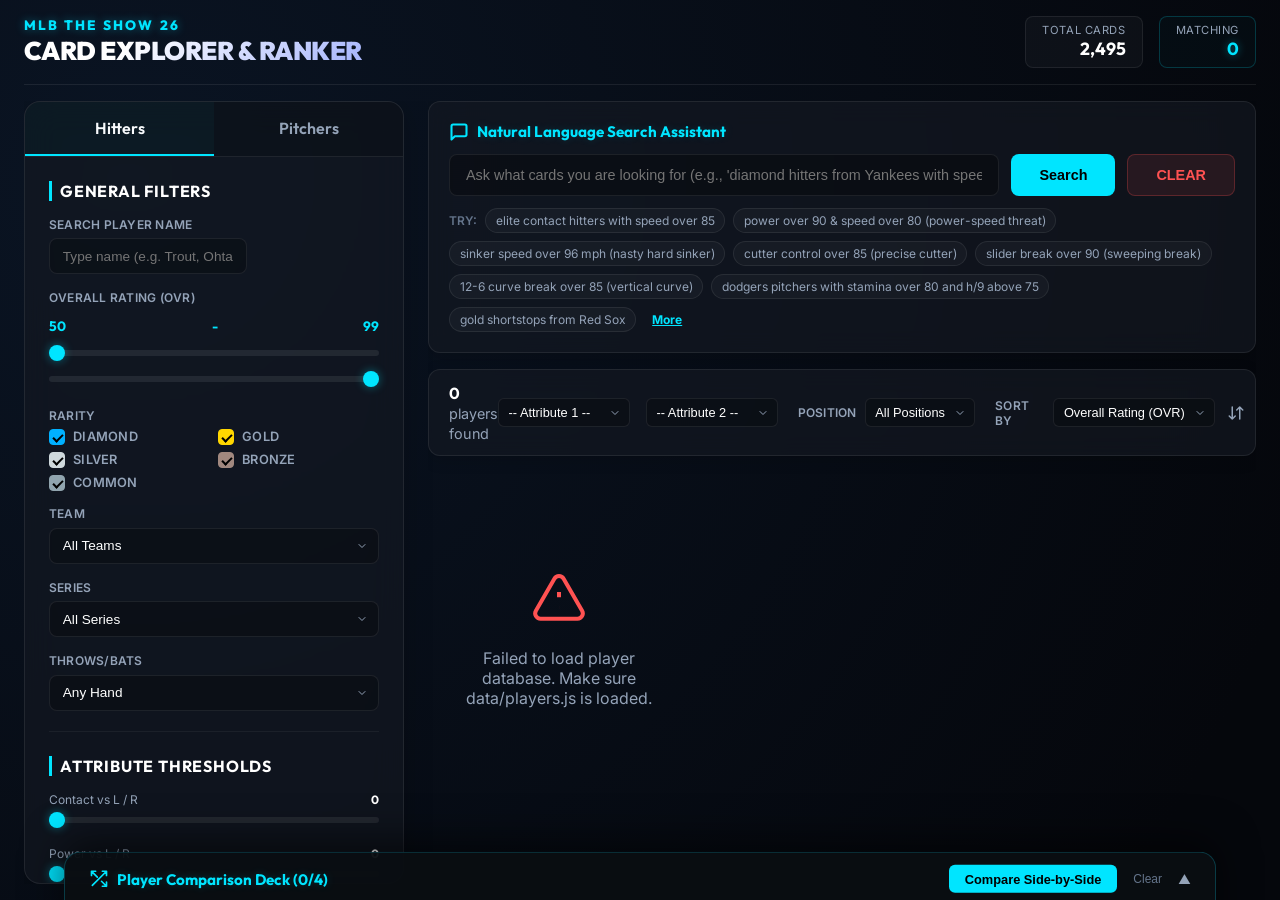
==== commit 93882bdb: "Add files via upload" ====
--- a/index.html
+++ b/index.html
@@ -9,7 +9,7 @@
   <link rel="preconnect" href="https://fonts.gstatic.com" crossorigin>
   <link href="https://fonts.googleapis.com/css2?family=Inter:wght@300;400;500;600;700;800&family=Outfit:wght@400;500;600;700;800;900&display=swap" rel="stylesheet">
   <!-- CSS Stylesheet -->
-  <link rel="stylesheet" href="index.css">
+  <link rel="stylesheet" href="index.css?v=2.4">
 </head>
 <body>
 
@@ -60,6 +60,7 @@
               <div class="input-with-icon">
                 <input type="text" id="search-input" placeholder="Type name (e.g. Trout, Ohtani)..." autocomplete="off">
               </div>
+              <button id="clear-search-name-btn" onclick="clearSearchName()" style="margin-top: 4px; background: transparent; border: none; color: var(--text-dark); font-size: 0.7rem; cursor: pointer; text-transform: uppercase; letter-spacing: 0.5px; text-align: left; width: fit-content; font-weight: 700; transition: var(--transition-smooth); display: none;">Clear Search</button>
             </div>
 
             <div class="form-group">
@@ -117,23 +118,14 @@
               </select>
             </div>
             
-            <div class="form-row">
-              <div class="form-group half">
-                <label for="position-select" id="position-select-label">Position</label>
-                <select id="position-select" class="styled-select">
-                  <option value="All">All Positions</option>
-                  <!-- Filled dynamically based on player type -->
-                </select>
-              </div>
-              <div class="form-group half">
-                <label for="hand-select">Throws/Bats</label>
-                <select id="hand-select" class="styled-select">
-                  <option value="All">Any Hand</option>
-                  <option value="L">Left Handed</option>
-                  <option value="R">Right Handed</option>
-                  <option value="S">Switch Hitter (Bat)</option>
-                </select>
-              </div>
+            <div class="form-group">
+              <label for="hand-select">Throws/Bats</label>
+              <select id="hand-select" class="styled-select">
+                <option value="All">Any Hand</option>
+                <option value="L">Left Handed</option>
+                <option value="R">Right Handed</option>
+                <option value="S">Switch Hitter (Bat)</option>
+              </select>
             </div>
           </div>
 
@@ -448,6 +440,7 @@
           <div class="nlp-prompt-input-row">
             <input type="text" id="nlp-prompt-input" placeholder="Ask what cards you are looking for (e.g., 'diamond hitters from Yankees with speed > 85')...">
             <button id="nlp-apply-btn" onclick="applyNaturalLanguagePrompt()">Search</button>
+            <button id="nlp-clear-btn" onclick="clearNaturalLanguageSearch()" style="background: rgba(255, 82, 82, 0.1); border: 1px solid rgba(255, 82, 82, 0.25); color: #ff5252; padding: 0.75rem 1.75rem; border-radius: 8px; font-size: 0.9rem; font-weight: 700; cursor: pointer; text-transform: uppercase; transition: var(--transition-smooth);">CLEAR</button>
           </div>
           <div id="nlp-feedback" class="nlp-feedback hidden"></div>
           <div class="nlp-examples" id="nlp-examples-container"></div>
@@ -461,10 +454,27 @@
           
           <div class="toolbar-right">
             <div class="sort-selector">
+              <label for="attr-select-1" style="display: none;">Attribute 1</label>
+              <select id="attr-select-1" class="styled-select-sm" style="margin-right: 8px; width: 140px;">
+                <option value="none">-- Attribute 1 --</option>
+              </select>
+
+              <label for="attr-select-2" style="display: none;">Attribute 2</label>
+              <select id="attr-select-2" class="styled-select-sm" style="margin-right: 12px; width: 140px;">
+                <option value="none">-- Attribute 2 --</option>
+              </select>
+
+              <label for="position-select" id="position-select-label">Position</label>
+              <select id="position-select" class="styled-select-sm" style="margin-right: 12px;">
+                <option value="All">All Positions</option>
+                <!-- Filled dynamically based on player type -->
+              </select>
+
               <label for="sort-by">Sort By</label>
               <select id="sort-by" class="styled-select-sm" onchange="runFiltersAndSort()">
                 <option value="ovr">Overall Rating (OVR)</option>
                 <option value="custom">Personalized Rating</option>
+                <option value="combined">Combined Attributes</option>
                 <option value="name">Name</option>
                 <option value="speed">Speed</option>
                 <option value="contact">Contact Rating</option>
@@ -477,6 +487,12 @@
                   <path id="sort-dir-icon" d="M3 16l4 4 4-4M7 20V4M21 8l-4-4-4 4M17 4v16"/>
                 </svg>
               </button>
+              
+              <!-- Position priority selector buttons -->
+              <div class="pos-priority-buttons" style="display: inline-flex; gap: 4px; margin-left: 8px; vertical-align: middle;">
+                <button id="btn-priority-primary" class="priority-btn active" onclick="setPriorityMode('primary')" title="Prioritize Primary position cards">Primary</button>
+                <button id="btn-priority-secondary" class="priority-btn" onclick="setPriorityMode('secondary')" title="Prioritize Secondary position cards">Secondary</button>
+              </div>
             </div>
             
             <div class="view-toggles">
@@ -551,6 +567,8 @@
             <button class="detail-tab-btn active" onclick="switchDetailTab('stats')">Attributes</button>
             <button class="detail-tab-btn" id="detail-pitch-tab-btn" onclick="switchDetailTab('pitches')">Pitches</button>
             <button class="detail-tab-btn" onclick="switchDetailTab('quirks')">Quirks</button>
+            <button class="detail-tab-btn" onclick="switchDetailTab('location')">Location</button>
+            <button class="detail-tab-btn" onclick="switchDetailTab('captains')">Captains</button>
           </div>
 
           <div class="detail-tab-panels">
@@ -572,7 +590,40 @@
 
             <!-- Quirks Panel -->
             <div id="panel-quirks" class="tab-panel">
+              <div class="panel-quirks-header" style="margin-bottom: 1rem;">
+                <h4 style="margin: 0; color: var(--text-dark); font-size: 0.8rem; text-transform: uppercase; letter-spacing: 0.5px;">Active Quirks</h4>
+              </div>
               <div id="detail-quirks-list" class="detailed-quirks-list">
+                <!-- Filled by JS -->
+              </div>
+            </div>
+
+            <!-- Location Panel -->
+            <div id="panel-location" class="tab-panel">
+              <div class="panel-location-header" style="margin-bottom: 1rem;">
+                <h4 style="margin: 0; color: var(--text-dark); font-size: 0.8rem; text-transform: uppercase; letter-spacing: 0.5px;">Card Location / How to Obtain</h4>
+              </div>
+              <div class="where-to-find-content" style="background: rgba(255, 255, 255, 0.03); border: 1px solid rgba(255, 255, 255, 0.08); border-radius: 6px; padding: 1rem;">
+                <p id="where-to-find-text" style="margin: 0; font-size: 0.95rem; line-height: 1.6; color: var(--text-muted);"></p>
+              </div>
+            </div>
+
+            <!-- Captains Panel -->
+            <div id="panel-captains" class="tab-panel">
+              <div class="panel-captains-header" style="margin-bottom: 1rem;">
+                <h4 style="margin: 0; color: var(--text-dark); font-size: 0.8rem; text-transform: uppercase; letter-spacing: 0.5px;">Eligible Captains</h4>
+                <p style="margin: 5px 0 0 0; font-size: 0.85rem; color: var(--text-muted);">These captains can be used to boost this player's attributes.</p>
+              </div>
+              
+              <!-- Level selector -->
+              <div class="captain-level-selector" style="display: flex; gap: 0.5rem; margin-bottom: 1rem; align-items: center;">
+                <span style="font-size: 0.75rem; color: var(--text-dark); text-transform: uppercase; font-weight: 700; letter-spacing: 0.5px;">Level:</span>
+                <button class="level-btn" onclick="selectCaptainLevel(1)">1</button>
+                <button class="level-btn" onclick="selectCaptainLevel(2)">2</button>
+                <button class="level-btn active" onclick="selectCaptainLevel(3)">3</button>
+              </div>
+              
+              <div id="detail-captains-list" class="detailed-captains-list" style="display: flex; flex-direction: column; gap: 1rem;">
                 <!-- Filled by JS -->
               </div>
             </div>
@@ -612,7 +663,7 @@
   </div>
 
   <!-- JS Code -->
-  <script src="data/players.js"></script>
-  <script src="app.js"></script>
+  <script src="data/players.js?v=2.4"></script>
+  <script src="app.js?v=2.4"></script>
 </body>
 </html>
--- a/index.css
+++ b/index.css
@@ -938,10 +938,18 @@
 .card-name {
   font-size: 0.9rem;
   font-weight: 700;
+  color: #fff;
+  display: flex;
+  justify-content: space-between;
+  align-items: baseline;
+  gap: 0.25rem;
+}
+
+.player-name-text {
   white-space: nowrap;
   overflow: hidden;
   text-overflow: ellipsis;
-  color: #fff;
+  flex: 1;
 }
 
 .card-subtext {
@@ -1554,45 +1562,71 @@
 .detailed-pitches-list {
   display: flex;
   flex-direction: column;
-  gap: 0.75rem;
+  gap: 0.5rem;
+  background: rgba(0, 0, 0, 0.2);
+  border: 1px solid var(--panel-border);
+  padding: 1rem;
+  border-radius: 12px;
+}
+
+.pitches-header {
+  display: grid;
+  grid-template-columns: 140px repeat(4, 1fr);
+  align-items: center;
+  padding: 0 0.75rem 0.5rem 0.75rem;
+  border-bottom: 1px solid rgba(255, 255, 255, 0.08);
+  font-family: 'Outfit', sans-serif;
+  font-size: 0.75rem;
+  font-weight: 700;
+  color: var(--text-muted);
+  text-transform: uppercase;
+  letter-spacing: 1px;
+}
+
+.pitches-header span {
+  text-align: center;
+}
+
+.pitches-header span:first-child {
+  text-align: left;
 }
 
 .pitch-item {
-  display: flex;
-  justify-content: space-between;
+  display: grid;
+  grid-template-columns: 140px repeat(4, 1fr);
   align-items: center;
   background: rgba(255, 255, 255, 0.02);
   border: 1px solid rgba(255, 255, 255, 0.04);
-  padding: 0.5rem 1rem;
+  padding: 0.75rem;
   border-radius: 8px;
+  transition: all 0.2s ease;
+}
+
+.pitch-item:hover {
+  background: rgba(255, 255, 255, 0.04);
+  border-color: rgba(255, 255, 255, 0.08);
 }
 
 .pitch-name {
   font-weight: 700;
   color: #fff;
-  flex: 1;
-}
-
-.pitch-meta {
-  display: flex;
-  gap: 1.5rem;
-  font-size: 0.85rem;
-}
-
-.pitch-stat {
-  display: flex;
-  flex-direction: column;
-  align-items: flex-end;
-}
-
-.pitch-stat-label {
-  font-size: 0.65rem;
-  color: var(--text-dark);
-}
-
-.pitch-stat-val {
-  font-weight: 700;
+  font-size: 0.9rem;
+  white-space: nowrap;
+  overflow: hidden;
+  text-overflow: ellipsis;
+}
+
+.pitch-val {
+  text-align: center;
+  font-weight: 600;
   color: var(--text-main);
+  font-size: 0.88rem;
+  font-family: 'Outfit', sans-serif;
+}
+
+.pitch-val.quality-val {
+  color: var(--accent-orange);
+  font-weight: 700;
 }
 
 /* Quirks list */
@@ -1870,3 +1904,172 @@
   color: #fff;
   text-shadow: 0 0 8px var(--accent-cyan);
 }
+
+/* Where to find button & acquisition box */
+.where-to-find-btn {
+  display: inline-flex;
+  align-items: center;
+  background: rgba(0, 229, 255, 0.05);
+  border: 1px solid rgba(0, 229, 255, 0.15);
+  color: var(--accent-cyan);
+  padding: 0.35rem 0.65rem;
+  font-size: 0.7rem;
+  font-weight: 700;
+  border-radius: 6px;
+  cursor: pointer;
+  text-transform: uppercase;
+  letter-spacing: 0.5px;
+  transition: var(--transition-smooth);
+}
+.where-to-find-btn:hover {
+  background: var(--accent-cyan);
+  color: #0b0f19;
+  box-shadow: 0 0 8px rgba(0, 229, 255, 0.3);
+  border-color: var(--accent-cyan);
+}
+
+.where-to-find-box {
+  background: rgba(255, 255, 255, 0.02);
+  border: 1px solid rgba(0, 229, 255, 0.25);
+  border-radius: 8px;
+  padding: 0.75rem 1rem;
+  margin-top: 0.5rem;
+  box-shadow: inset 0 0 8px rgba(0, 229, 255, 0.05);
+  animation: slideDown 0.25s ease-out;
+}
+
+.where-to-find-box.hidden {
+  display: none !important;
+}
+
+.where-to-find-title {
+  display: block;
+  font-weight: 700;
+  color: var(--accent-cyan);
+  margin-bottom: 0.3rem;
+  font-size: 0.75rem;
+  text-transform: uppercase;
+  letter-spacing: 0.5px;
+}
+
+#where-to-find-text {
+  margin: 0;
+  font-size: 0.8rem;
+  color: var(--text-muted);
+  line-height: 1.45;
+}
+
+@keyframes slideDown {
+  from {
+    opacity: 0;
+    transform: translateY(-8px);
+  }
+  to {
+    opacity: 1;
+    transform: translateY(0);
+  }
+}
+
+/* Captains Section Styles */
+.level-btn {
+  background: rgba(255, 255, 255, 0.05);
+  border: 1px solid rgba(255, 255, 255, 0.1);
+  color: var(--text-muted);
+  width: 28px;
+  height: 28px;
+  border-radius: 4px;
+  font-size: 0.75rem;
+  font-weight: 700;
+  cursor: pointer;
+  display: flex;
+  align-items: center;
+  justify-content: center;
+  transition: var(--transition-smooth);
+}
+.level-btn:hover {
+  background: rgba(255, 255, 255, 0.15);
+  color: var(--text-main);
+  border-color: rgba(255, 255, 255, 0.2);
+}
+.level-btn.active {
+  background: var(--accent-cyan);
+  color: #0b0f19;
+  border-color: var(--accent-cyan);
+  box-shadow: 0 0 8px var(--accent-cyan-glow);
+}
+
+.captain-item-card {
+  background: rgba(255, 255, 255, 0.02);
+  border: 1px solid rgba(255, 255, 255, 0.08);
+  border-radius: 8px;
+  padding: 1rem;
+  display: flex;
+  gap: 1.25rem;
+  align-items: center;
+  transition: var(--transition-smooth);
+}
+.captain-item-card:hover {
+  background: rgba(255, 255, 255, 0.04);
+  border-color: rgba(255, 255, 255, 0.15);
+}
+
+.pos-badge-sm {
+  color: var(--accent-cyan);
+  font-weight: bold;
+  font-family: monospace;
+  font-size: 0.72rem;
+  background: rgba(0, 229, 255, 0.08);
+  border: 1px solid rgba(0, 229, 255, 0.2);
+  padding: 1px 4px;
+  border-radius: 4px;
+  margin: 0 4px;
+  text-transform: uppercase;
+  display: inline-block;
+  vertical-align: middle;
+}
+
+/* Position Priority Buttons Styling */
+.priority-btn {
+  background: rgba(255, 255, 255, 0.05);
+  border: 1px solid rgba(255, 255, 255, 0.1);
+  color: var(--text-muted);
+  padding: 0.35rem 0.65rem;
+  font-size: 0.7rem;
+  font-weight: 700;
+  border-radius: 4px;
+  cursor: pointer;
+  text-transform: uppercase;
+  letter-spacing: 0.5px;
+  transition: var(--transition-smooth);
+}
+.priority-btn:hover {
+  background: rgba(255, 255, 255, 0.1);
+  color: var(--text-main);
+}
+.priority-btn.active {
+  background: var(--accent-cyan);
+  color: #0b0f19;
+  border-color: var(--accent-cyan);
+  box-shadow: 0 0 8px var(--accent-cyan-glow);
+}
+
+/* Clear Search Buttons Hover Styles */
+#nlp-clear-btn:hover {
+  background: rgba(255, 82, 82, 0.18) !important;
+  border-color: rgba(255, 82, 82, 0.4) !important;
+  box-shadow: 0 0 8px rgba(255, 82, 82, 0.2);
+}
+
+#clear-search-name-btn:hover {
+  color: #ff5252 !important;
+}
+
+/* Card Market Price Styling */
+.card-market-price {
+  font-size: 0.68rem;
+  font-weight: 500;
+  color: rgba(255, 255, 255, 0.45);
+  font-family: monospace;
+  white-space: nowrap;
+  flex-shrink: 0;
+}
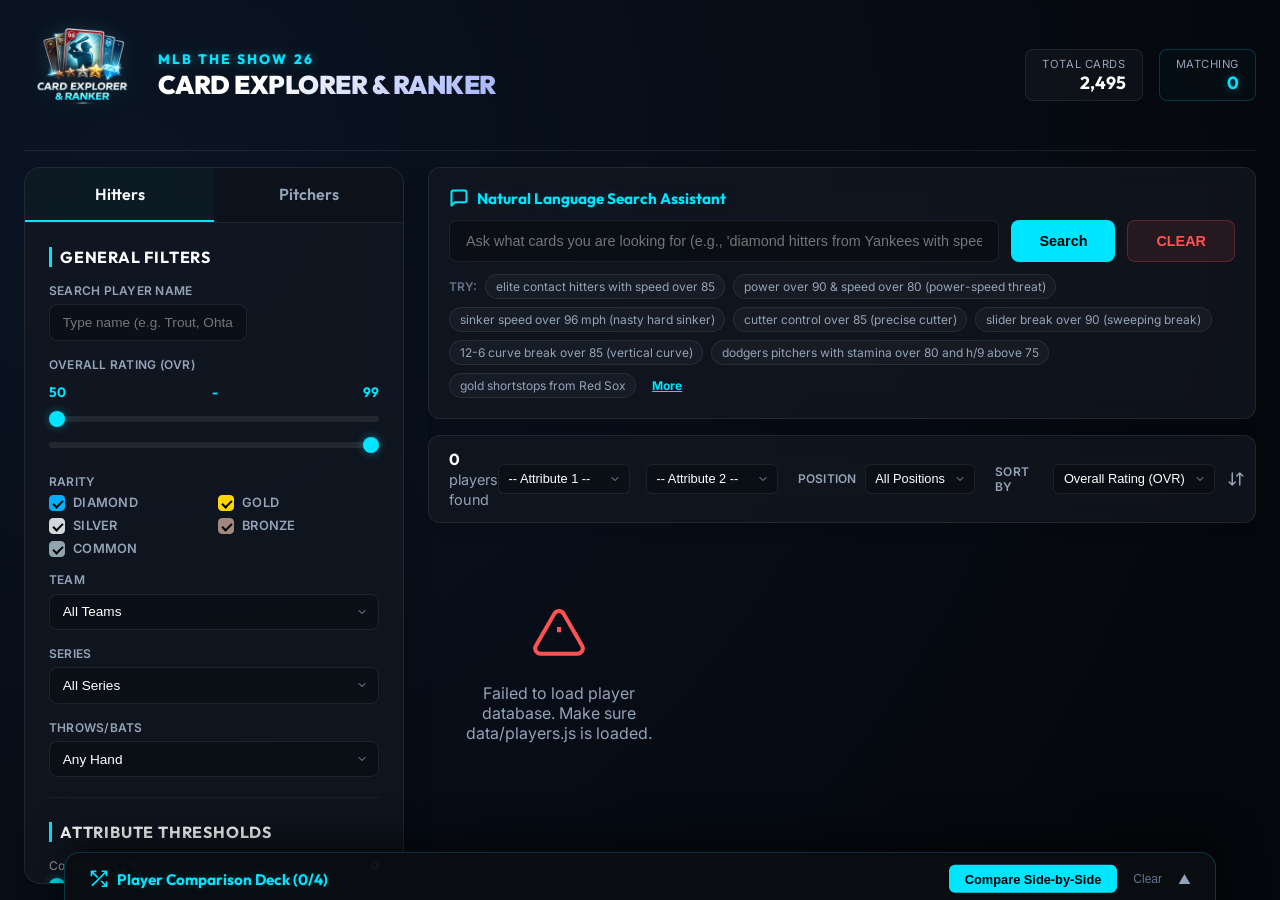
==== commit a682a363: "Add files via upload" ====
--- a/index.html
+++ b/index.html
@@ -8,8 +8,9 @@
   <link rel="preconnect" href="https://fonts.googleapis.com">
   <link rel="preconnect" href="https://fonts.gstatic.com" crossorigin>
   <link href="https://fonts.googleapis.com/css2?family=Inter:wght@300;400;500;600;700;800&family=Outfit:wght@400;500;600;700;800;900&display=swap" rel="stylesheet">
+  <link rel="icon" type="image/jpeg" href="favicon.jpg">
   <!-- CSS Stylesheet -->
-  <link rel="stylesheet" href="index.css?v=2.4">
+  <link rel="stylesheet" href="index.css?v=3.1">
 </head>
 <body>
 
@@ -22,8 +23,13 @@
     <!-- Top Header -->
     <header class="app-header">
       <div class="header-logo">
-        <span class="logo-accent">MLB THE SHOW 26</span>
-        <span class="logo-title">CARD EXPLORER & RANKER</span>
+        <a href="index.html" class="app-logo-link">
+          <img src="logo.png" alt="MLB The Show 26 Card Explorer & Ranker Logo" class="app-logo-img">
+        </a>
+        <div class="logo-text-group">
+          <span class="logo-accent">MLB THE SHOW 26</span>
+          <span class="logo-title">CARD EXPLORER & RANKER</span>
+        </div>
       </div>
       <div class="header-stats">
         <div class="stat-pill">
@@ -476,6 +482,7 @@
                 <option value="custom">Personalized Rating</option>
                 <option value="combined">Combined Attributes</option>
                 <option value="name">Name</option>
+                <option value="price">Market Price</option>
                 <option value="speed">Speed</option>
                 <option value="contact">Contact Rating</option>
                 <option value="power">Power Rating</option>
@@ -663,7 +670,7 @@
   </div>
 
   <!-- JS Code -->
-  <script src="data/players.js?v=2.4"></script>
-  <script src="app.js?v=2.4"></script>
+  <script src="data/players.js?v=3.1"></script>
+  <script src="app.js?v=3.1"></script>
 </body>
 </html>
--- a/index.css
+++ b/index.css
@@ -99,6 +99,30 @@
 
 .header-logo {
   display: flex;
+  align-items: center;
+  gap: 16px;
+}
+
+.app-logo-link {
+  display: inline-block;
+  text-decoration: none;
+}
+
+.app-logo-img {
+  height: 118px;
+  width: auto;
+  display: block;
+  filter: drop-shadow(0 0 10px rgba(103, 232, 249, 0.12));
+  transition: transform 0.3s cubic-bezier(0.175, 0.885, 0.32, 1.275), filter 0.3s ease;
+}
+
+.app-logo-img:hover {
+  transform: scale(1.04) translateY(-1px);
+  filter: drop-shadow(0 0 20px rgba(103, 232, 249, 0.28));
+}
+
+.logo-text-group {
+  display: flex;
   flex-direction: column;
 }
 
@@ -900,7 +924,7 @@
 .card-pos-badge {
   position: absolute;
   top: 6px;
-  right: 6px;
+  left: 6px;
   font-family: 'Outfit', sans-serif;
   font-weight: 700;
   font-size: 0.75rem;
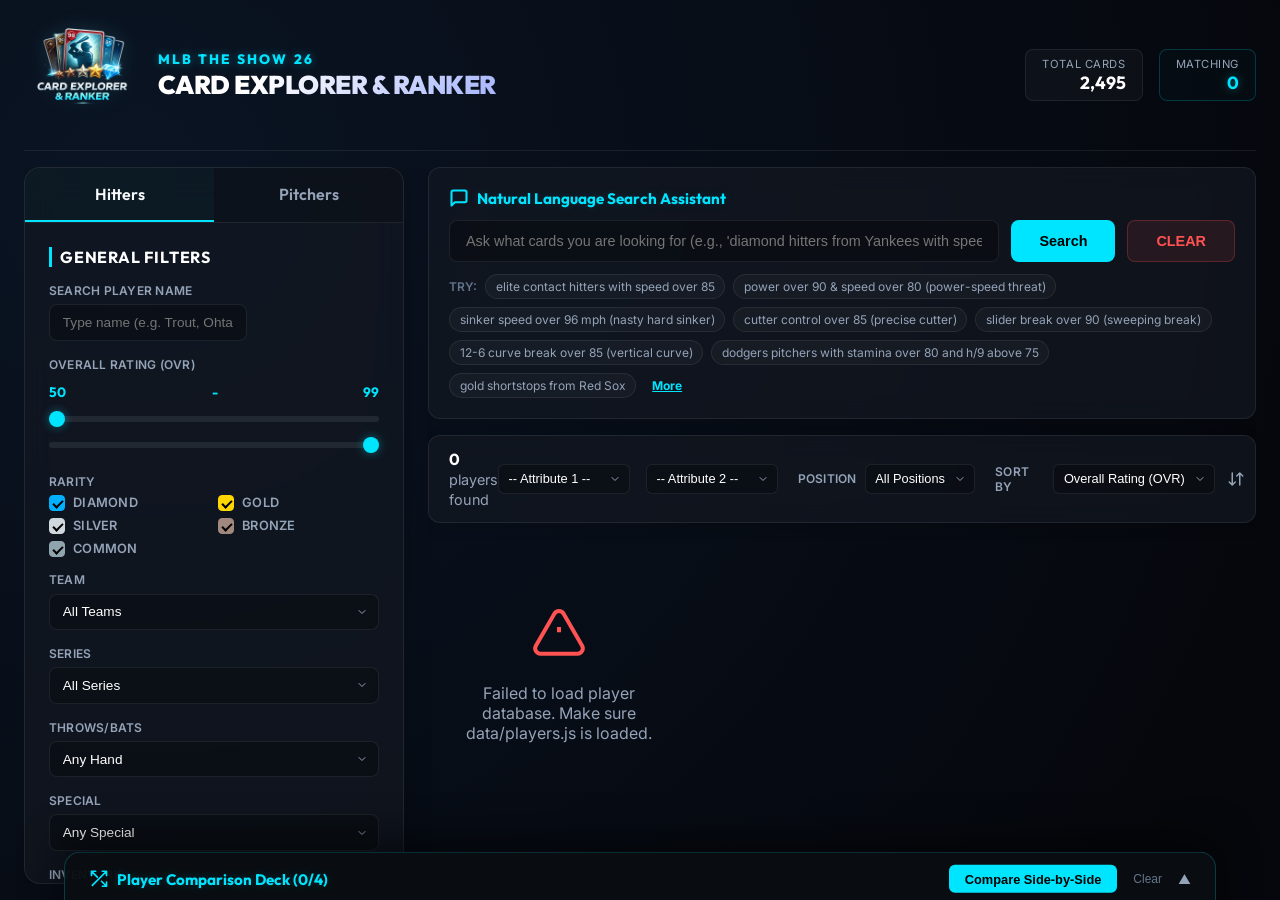
==== commit 47076c36: "Add files via upload" ====
--- a/index.html
+++ b/index.html
@@ -8,9 +8,9 @@
   <link rel="preconnect" href="https://fonts.googleapis.com">
   <link rel="preconnect" href="https://fonts.gstatic.com" crossorigin>
   <link href="https://fonts.googleapis.com/css2?family=Inter:wght@300;400;500;600;700;800&family=Outfit:wght@400;500;600;700;800;900&display=swap" rel="stylesheet">
-  <link rel="icon" type="image/jpeg" href="favicon.jpg">
+  <link rel="icon" type="image/jpeg" href="favicon.jpg?v=3.2">
   <!-- CSS Stylesheet -->
-  <link rel="stylesheet" href="index.css?v=3.1">
+  <link rel="stylesheet" href="index.css?v=3.4">
 </head>
 <body>
 
@@ -133,6 +133,27 @@
                 <option value="S">Switch Hitter (Bat)</option>
               </select>
             </div>
+
+            <div class="form-group">
+              <label for="special-select">Special</label>
+              <select id="special-select" class="styled-select">
+                <option value="All">Any Special</option>
+                <option value="events">Events</option>
+                <option value="battle-royal">Battle Royal</option>
+              </select>
+            </div>
+
+            <div class="form-group">
+              <label for="inventory-select">Inventory</label>
+              <select id="inventory-select" class="styled-select">
+                <option value="All">All Cards</option>
+                <option value="owned">Owned Only</option>
+                <option value="duplicates">Duplicates</option>
+                <option value="not-owned">Not Owned</option>
+              </select>
+              <button id="sync-inventory-btn" class="btn-secondary" type="button" style="margin-top: 8px; width: 100%; padding: 8px 10px; font-size: 0.72rem;">Sync Inventory</button>
+              <div id="inventory-sync-status" style="margin-top: 6px; color: var(--text-dark); font-size: 0.72rem; line-height: 1.35;"></div>
+            </div>
           </div>
 
           <!-- Specific Attribute Filters -->
@@ -670,7 +691,8 @@
   </div>
 
   <!-- JS Code -->
-  <script src="data/players.js?v=3.1"></script>
-  <script src="app.js?v=3.1"></script>
+  <script src="data/players.js?v=3.9"></script>
+  <script src="data/inventory.js?v=2.0"></script>
+  <script src="app.js?v=4.2"></script>
 </body>
 </html>
--- a/index.css
+++ b/index.css
@@ -935,6 +935,23 @@
   z-index: 2;
 }
 
+.owned-card-badge {
+  position: absolute;
+  top: 32px;
+  left: 6px;
+  font-family: 'Outfit', sans-serif;
+  font-weight: 800;
+  font-size: 0.65rem;
+  text-transform: uppercase;
+  letter-spacing: 0.4px;
+  background: rgba(16, 185, 129, 0.92);
+  color: #04130d;
+  border: 1px solid rgba(167, 243, 208, 0.75);
+  border-radius: 4px;
+  padding: 2px 6px;
+  z-index: 3;
+}
+
 /* Custom weighted score badge */
 .card-custom-badge {
   position: absolute;
@@ -1770,14 +1787,64 @@
 @media (max-width: 1100px) {
   .workspace {
     flex-direction: column;
-    overflow-y: auto;
+    overflow-y: visible;
     height: auto;
   }
   .sidebar-panel {
     width: 100%;
+    height: auto;
+    overflow: visible;
   }
   .sidebar-scroll-content {
-    max-height: 500px;
+    max-height: none;
+    overflow-y: visible;
+  }
+  .cards-panel {
+    height: auto;
+    overflow: visible;
+  }
+  .cards-grid {
+    overflow-y: visible;
+    height: auto;
+    padding-bottom: 2rem;
+  }
+  .cards-toolbar {
+    flex-direction: column;
+    align-items: stretch;
+    gap: 1rem;
+    padding: 1rem;
+  }
+  .toolbar-left {
+    text-align: center;
+  }
+  .toolbar-right {
+    flex-direction: column;
+    align-items: stretch;
+    gap: 1rem;
+    width: 100%;
+  }
+  .sort-selector {
+    flex-wrap: wrap;
+    justify-content: center;
+    gap: 0.5rem;
+    width: 100%;
+  }
+  .sort-selector select {
+    flex: 1 1 140px;
+    max-width: 100%;
+    margin-right: 0 !important;
+  }
+  .sort-selector label {
+    display: none !important;
+  }
+  .pos-priority-buttons {
+    justify-content: center;
+    width: 100%;
+    margin-left: 0 !important;
+  }
+  .pos-priority-buttons button {
+    flex: 1;
+    text-align: center;
   }
 }
 
@@ -1800,6 +1867,82 @@
   .header-stats {
     width: 100%;
     justify-content: space-between;
+  }
+  .nlp-prompt-input-row {
+    flex-direction: column;
+    gap: 0.5rem;
+  }
+  #nlp-apply-btn, #nlp-clear-btn {
+    width: 100%;
+    text-align: center;
+    padding: 0.75rem;
+  }
+  .detail-tabs {
+    overflow-x: auto;
+    white-space: nowrap;
+    -webkit-overflow-scrolling: touch;
+    padding-bottom: 4px;
+  }
+  .detail-tabs::-webkit-scrollbar {
+    display: none;
+  }
+  .detail-tab-btn {
+    flex-shrink: 0;
+  }
+
+  /* Mobile card layout and scaling overrides */
+  .cards-grid.layout-grid {
+    grid-template-columns: repeat(auto-fill, minmax(140px, 1fr));
+    gap: 0.75rem;
+  }
+  .player-card {
+    padding: 0.5rem;
+    border-radius: 8px;
+  }
+  .card-visual-wrapper {
+    margin-bottom: 0.5rem;
+    border-radius: 6px;
+  }
+  .card-pos-badge {
+    top: 4px;
+    left: 4px;
+    font-size: 0.62rem;
+    padding: 1px 4px;
+  }
+  .card-custom-badge {
+    bottom: 4px;
+    left: 4px;
+    font-size: 0.6rem;
+    padding: 1px 4px;
+  }
+  .card-name {
+    font-size: 0.76rem;
+    flex-wrap: wrap;
+    gap: 0.15rem;
+  }
+  .card-market-price {
+    font-size: 0.55rem !important;
+  }
+  .card-subtext {
+    font-size: 0.62rem;
+  }
+  .card-stats-preview {
+    margin-top: 0.35rem;
+    padding: 0.25rem 0.35rem;
+  }
+  .stat-item-label {
+    font-size: 0.5rem;
+  }
+  .stat-item-val {
+    font-size: 0.65rem;
+  }
+  .compare-checkbox-btn {
+    position: static;
+    width: 100%;
+    margin-top: 0.5rem;
+    padding: 4px 0;
+    text-align: center;
+    font-size: 0.68rem;
   }
 }
 
@@ -2097,3 +2240,28 @@
   white-space: nowrap;
   flex-shrink: 0;
 }
+
+/* Card Position and Owned group in list layout */
+.layout-list .card-pos-owned-group {
+  display: flex;
+  flex-direction: column;
+  align-items: center;
+  justify-content: center;
+  gap: 2px;
+  width: 70px;
+}
+
+.layout-list .card-pos-owned-group .card-pos-badge {
+  position: static;
+  width: 40px;
+  text-align: center;
+}
+
+.list-owned-label {
+  font-family: 'Outfit', sans-serif;
+  font-weight: 800;
+  font-size: 0.65rem;
+  text-transform: uppercase;
+  letter-spacing: 0.4px;
+  color: #10b981;
+}
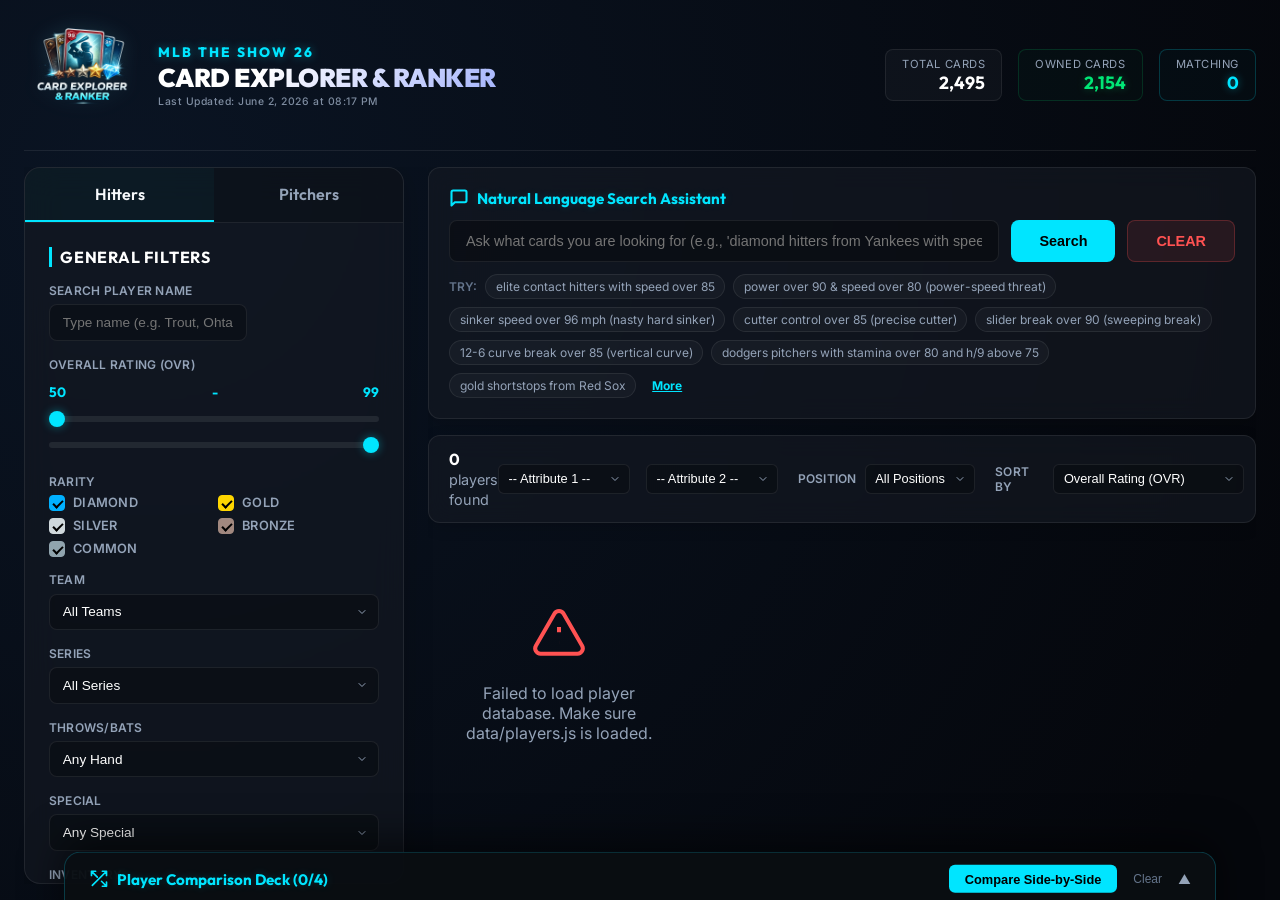
==== commit bfb77e79: "Add files via upload" ====
--- a/index.html
+++ b/index.html
@@ -10,7 +10,7 @@
   <link href="https://fonts.googleapis.com/css2?family=Inter:wght@300;400;500;600;700;800&family=Outfit:wght@400;500;600;700;800;900&display=swap" rel="stylesheet">
   <link rel="icon" type="image/jpeg" href="favicon.jpg?v=3.2">
   <!-- CSS Stylesheet -->
-  <link rel="stylesheet" href="index.css?v=3.4">
+  <link rel="stylesheet" href="index.css?v=3.9">
 </head>
 <body>
 
@@ -29,12 +29,17 @@
         <div class="logo-text-group">
           <span class="logo-accent">MLB THE SHOW 26</span>
           <span class="logo-title">CARD EXPLORER & RANKER</span>
+          <span id="logo-last-updated" class="logo-updated">Last Updated: June 2, 2026 at 08:17 PM</span>
         </div>
       </div>
       <div class="header-stats">
         <div class="stat-pill">
           <span class="stat-label">Total Cards</span>
           <span id="total-card-count" class="stat-value">2,495</span>
+        </div>
+        <div class="stat-pill success">
+          <span class="stat-label">Owned Cards</span>
+          <span id="owned-card-count" class="stat-value">0</span>
         </div>
         <div class="stat-pill accent">
           <span class="stat-label">Matching</span>
@@ -148,8 +153,11 @@
               <select id="inventory-select" class="styled-select">
                 <option value="All">All Cards</option>
                 <option value="owned">Owned Only</option>
-                <option value="duplicates">Duplicates</option>
+                <option value="sellable">Owned & Sellable</option>
+                <option value="no-sell">Owned & No Sell</option>
+                <option value="duplicates">Duplicates Only</option>
                 <option value="not-owned">Not Owned</option>
+                <option value="favorites">Favorites Only</option>
               </select>
               <button id="sync-inventory-btn" class="btn-secondary" type="button" style="margin-top: 8px; width: 100%; padding: 8px 10px; font-size: 0.72rem;">Sync Inventory</button>
               <div id="inventory-sync-status" style="margin-top: 6px; color: var(--text-dark); font-size: 0.72rem; line-height: 1.35;"></div>
@@ -305,6 +313,14 @@
 
               <div class="slider-group">
                 <div class="slider-header">
+                  <span>Max Pitch Speed</span>
+                  <span id="pitch-speed-max-val">105 MPH</span>
+                </div>
+                <input type="range" id="filter-pitch-speed-max" min="60" max="105" value="105" class="styled-slider accent-orange">
+              </div>
+
+              <div class="slider-group">
+                <div class="slider-header">
                   <span>Min Control</span>
                   <span id="pitch-control-val">0</span>
                 </div>
@@ -504,11 +520,13 @@
                 <option value="combined">Combined Attributes</option>
                 <option value="name">Name</option>
                 <option value="price">Market Price</option>
+                <option value="live_average">Live MLB Stats (Avg/ERA)</option>
                 <option value="speed">Speed</option>
                 <option value="contact">Contact Rating</option>
                 <option value="power">Power Rating</option>
                 <option value="stamina" id="sort-stamina-opt" class="pitcher-only">Stamina</option>
                 <option value="velocity" id="sort-vel-opt" class="pitcher-only">Velocity</option>
+                <option value="velocity_differential" id="sort-diff-opt" class="pitcher-only">Velocity Differential</option>
               </select>
               <button id="sort-dir-btn" class="sort-direction-btn" onclick="toggleSortDirection()" title="Toggle Ascending/Descending">
                 <svg width="18" height="18" viewBox="0 0 24 24" fill="none" stroke="currentColor" stroke-width="2" stroke-linecap="round" stroke-linejoin="round">
@@ -583,6 +601,11 @@
         <div class="detail-card-visual">
           <img id="detail-card-img" src="" alt="Player Card">
           <div id="detail-card-overlay" class="detail-card-badge"></div>
+          <button id="detail-favorite-btn" class="favorite-heart-btn" title="Toggle Favorite">
+            <svg viewBox="0 0 24 24" fill="none" stroke="#fff" stroke-width="2">
+              <path d="M12 21.35l-1.45-1.32C5.4 15.36 2 12.28 2 8.5 2 5.42 4.42 3 7.5 3c1.74 0 3.41.81 4.5 2.09C13.09 3.81 14.76 3 16.5 3 19.58 3 22 5.42 22 8.5c0 3.78-3.4 6.86-8.55 11.54L12 21.35z"/>
+            </svg>
+          </button>
         </div>
         <div class="detail-card-info">
           <div class="detail-header">
@@ -691,8 +714,8 @@
   </div>
 
   <!-- JS Code -->
-  <script src="data/players.js?v=3.9"></script>
-  <script src="data/inventory.js?v=2.0"></script>
-  <script src="app.js?v=4.2"></script>
+  <script src="data/players.js?v=4.1"></script>
+  <script src="data/inventory.js?v=2.2"></script>
+  <script src="app.js?v=5.1"></script>
 </body>
 </html>
--- a/index.css
+++ b/index.css
@@ -43,6 +43,9 @@
   --rarity-common-bg: rgba(144, 164, 174, 0.08);
   --rarity-common-glow: none;
 
+  --accent-green: #00e676;
+  --accent-green-glow: rgba(0, 230, 118, 0.3);
+
   --card-shadow: 0 10px 25px -5px rgba(0, 0, 0, 0.5), 0 8px 10px -6px rgba(0, 0, 0, 0.5);
   --transition-smooth: all 0.3s cubic-bezier(0.4, 0, 0.2, 1);
 }
@@ -143,6 +146,15 @@
   -webkit-text-fill-color: transparent;
 }
 
+.logo-updated {
+  font-size: 0.65rem;
+  font-weight: 500;
+  letter-spacing: 0.05em;
+  color: var(--text-muted);
+  opacity: 0.85;
+  margin-top: 1px;
+}
+
 .header-stats {
   display: flex;
   gap: 1rem;
@@ -180,6 +192,16 @@
 .stat-pill.accent .stat-value {
   color: var(--accent-cyan);
   text-shadow: 0 0 8px var(--accent-cyan-glow);
+}
+
+.stat-pill.success {
+  border-color: rgba(0, 230, 118, 0.15);
+  background: rgba(0, 230, 118, 0.02);
+}
+
+.stat-pill.success .stat-value {
+  color: var(--accent-green);
+  text-shadow: 0 0 8px var(--accent-green-glow);
 }
 
 /* Content Workspace (Sidebar + Cards) */
@@ -956,7 +978,7 @@
 .card-custom-badge {
   position: absolute;
   bottom: 6px;
-  left: 6px;
+  right: 6px;
   background: var(--bg-primary);
   border: 1px solid var(--accent-cyan);
   color: var(--accent-cyan);
@@ -1314,6 +1336,12 @@
   white-space: nowrap;
   overflow: hidden;
   text-overflow: ellipsis;
+  text-decoration: none;
+  transition: var(--transition-smooth);
+}
+.slot-name:hover {
+  color: var(--accent-cyan);
+  text-decoration: underline;
 }
 
 .slot-ovr-pos {
@@ -1458,6 +1486,18 @@
   margin-top: 0.25rem;
 }
 
+.detail-name-link {
+  color: inherit;
+  text-decoration: none;
+  cursor: pointer;
+  transition: var(--transition-smooth);
+}
+
+.detail-name-link:hover {
+  color: var(--accent-cyan);
+  text-decoration: underline;
+}
+
 .card-rarity-pill {
   display: inline-block;
   font-size: 0.7rem;
@@ -1774,6 +1814,12 @@
   font-size: 0.85rem;
   font-weight: 700;
   color: #fff;
+  text-decoration: none;
+  transition: var(--transition-smooth);
+}
+.compare-player-name:hover {
+  color: var(--accent-cyan);
+  text-decoration: underline;
 }
 
 .compare-val-best {
@@ -2265,3 +2311,181 @@
   letter-spacing: 0.4px;
   color: #10b981;
 }
+
+/* Favorite Heart Button styles */
+.favorite-heart-btn {
+  position: absolute;
+  bottom: 6px;
+  left: 6px;
+  background: rgba(0, 0, 0, 0.6);
+  border: 1px solid rgba(255, 255, 255, 0.15);
+  border-radius: 50%;
+  width: 26px;
+  height: 26px;
+  display: flex;
+  align-items: center;
+  justify-content: center;
+  cursor: pointer;
+  z-index: 10;
+  padding: 0;
+  transition: all 0.2s ease;
+}
+
+.favorite-heart-btn svg {
+  width: 14px;
+  height: 14px;
+  transition: transform 0.2s ease;
+  display: block;
+}
+
+.favorite-heart-btn:hover {
+  transform: scale(1.15);
+  background: rgba(0, 0, 0, 0.85);
+  border-color: #ff4b4b;
+}
+
+.favorite-heart-btn:hover svg {
+  transform: scale(1.1);
+}
+
+.favorite-heart-btn.favorited {
+  background: rgba(255, 75, 75, 0.15);
+  border-color: #ff4b4b;
+}
+
+/* In list view, position it nicely inline */
+.layout-list .favorite-heart-btn {
+  position: static;
+  background: transparent;
+  border: none;
+  width: auto;
+  height: auto;
+  margin-right: 0.5rem;
+  transform: none;
+}
+
+.layout-list .favorite-heart-btn svg {
+  width: 18px;
+  height: 18px;
+}
+
+.layout-list .favorite-heart-btn:hover {
+  transform: scale(1.2);
+  background: transparent;
+}
+
+/* Detail modal favorite button overlay */
+#detail-favorite-btn {
+  bottom: 12px;
+  left: 12px;
+  width: 36px;
+  height: 36px;
+}
+
+#detail-favorite-btn svg {
+  width: 20px;
+  height: 20px;
+}
+
+/* Card left badges layout stack */
+.card-badges-left {
+  position: absolute;
+  top: 6px;
+  left: 6px;
+  display: flex;
+  flex-direction: column;
+  gap: 5px;
+  align-items: flex-start;
+  z-index: 10;
+}
+
+.card-badges-left .card-pos-badge,
+.card-badges-left .owned-card-badge,
+.card-badges-left .no-sell-card-badge,
+.card-badges-left .compare-checkbox-btn {
+  position: static !important;
+  margin-top: 0 !important;
+  margin-bottom: 0 !important;
+}
+
+.card-badges-left .compare-checkbox-btn {
+  font-size: 0.6rem;
+  padding: 1px 5px;
+}
+
+/* Real MLB Averages Link Styles */
+.live-avg-link {
+  color: var(--accent-cyan) !important;
+  text-decoration: none;
+  font-weight: 700;
+  margin-left: 3px;
+  transition: opacity 0.2s ease, text-shadow 0.2s ease;
+  display: inline-block;
+}
+
+.live-avg-link:hover {
+  text-decoration: underline !important;
+  opacity: 0.85;
+  text-shadow: 0 0 4px var(--accent-cyan-glow);
+}
+
+/* Sellability Badge Styles */
+.no-sell-card-badge {
+  font-family: 'Outfit', sans-serif;
+  font-weight: 800;
+  font-size: 0.6rem;
+  text-transform: uppercase;
+  letter-spacing: 0.4px;
+  background: rgba(239, 68, 68, 0.15); /* subtle red */
+  color: #fca5a5; /* light red */
+  border: 1px solid rgba(239, 68, 68, 0.5);
+  border-radius: 4px;
+  padding: 1px 5px;
+  z-index: 3;
+}
+
+.no-sell-list-badge {
+  font-size: 0.55rem;
+  font-weight: 800;
+  text-transform: uppercase;
+  letter-spacing: 0.3px;
+  background: rgba(239, 68, 68, 0.15);
+  color: #fca5a5;
+  border: 1px solid rgba(239, 68, 68, 0.4);
+  border-radius: 3px;
+  padding: 0px 4px;
+  margin-left: 4px;
+  display: inline-block;
+  vertical-align: middle;
+}
+
+.detail-card-badge {
+  position: absolute;
+  top: 12px;
+  left: 12px;
+  font-family: 'Outfit', sans-serif;
+  font-weight: 800;
+  font-size: 0.7rem;
+  text-transform: uppercase;
+  letter-spacing: 0.5px;
+  border-radius: 4px;
+  padding: 3px 8px;
+  z-index: 3;
+  box-shadow: 0 2px 8px rgba(0, 0, 0, 0.4);
+  display: none;
+}
+
+.detail-card-badge.owned {
+  background: rgba(16, 185, 129, 0.95); /* green */
+  color: #04130d;
+  border: 1px solid rgba(167, 243, 208, 0.8);
+}
+
+.detail-card-badge.no-sell {
+  background: rgba(239, 68, 68, 0.9); /* red */
+  color: #fff;
+  border: 1px solid rgba(254, 202, 202, 0.8);
+}
+
+
+
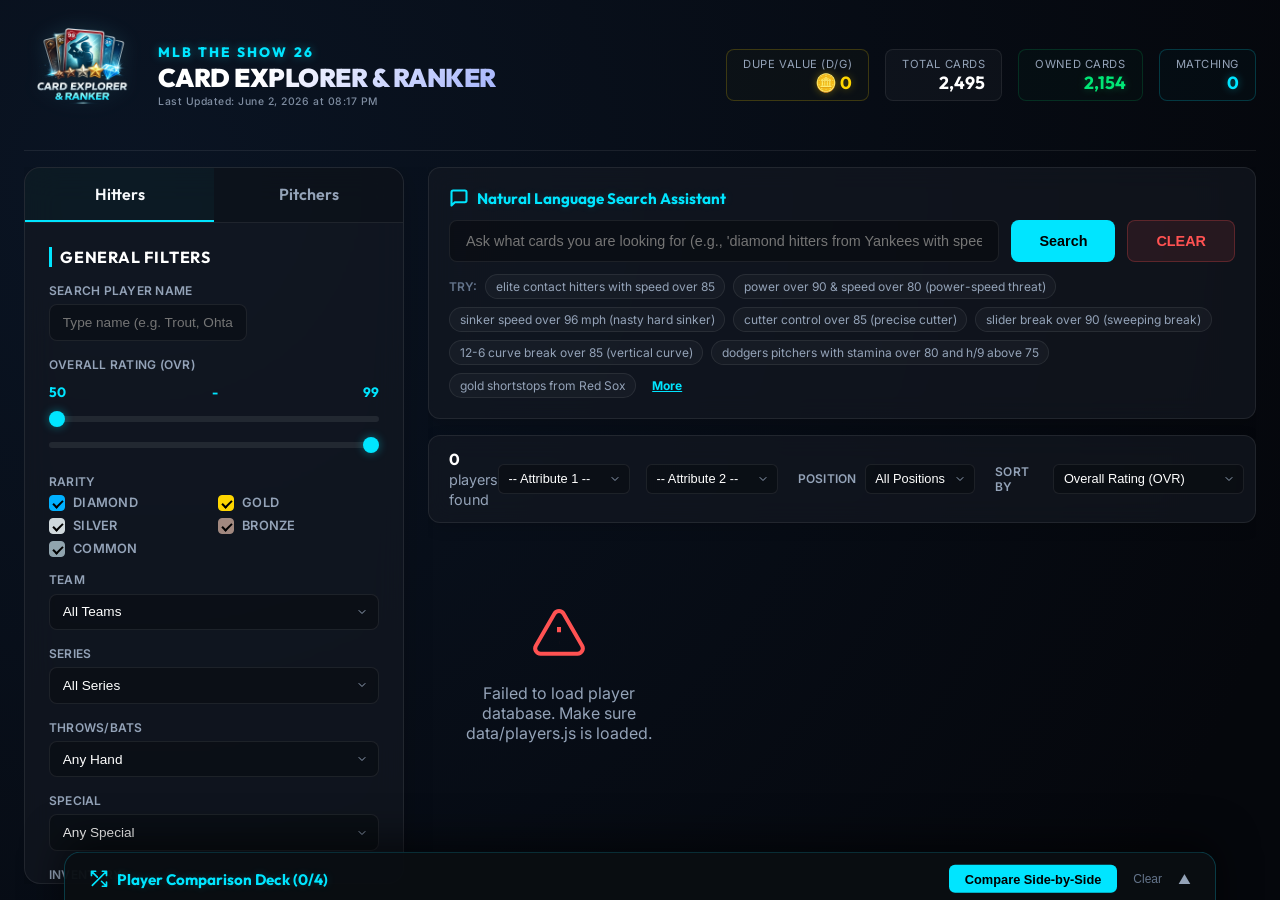
==== commit a70ee78b: "Add files via upload" ====
--- a/index.html
+++ b/index.html
@@ -10,7 +10,7 @@
   <link href="https://fonts.googleapis.com/css2?family=Inter:wght@300;400;500;600;700;800&family=Outfit:wght@400;500;600;700;800;900&display=swap" rel="stylesheet">
   <link rel="icon" type="image/jpeg" href="favicon.jpg?v=3.2">
   <!-- CSS Stylesheet -->
-  <link rel="stylesheet" href="index.css?v=3.9">
+  <link rel="stylesheet" href="index.css?v=4.0">
 </head>
 <body>
 
@@ -33,6 +33,14 @@
         </div>
       </div>
       <div class="header-stats">
+        <div class="stat-pill stubs" id="stubs-balance-pill" style="display: none;">
+          <span class="stat-label">Stubs Balance</span>
+          <span id="stubs-balance-count" class="stat-value">🪙 0</span>
+        </div>
+        <div class="stat-pill warning" id="dupe-value-pill">
+          <span class="stat-label">Dupe Value (D/G)</span>
+          <span id="dupe-value-count" class="stat-value">🪙 0</span>
+        </div>
         <div class="stat-pill">
           <span class="stat-label">Total Cards</span>
           <span id="total-card-count" class="stat-value">2,495</span>
@@ -716,6 +724,6 @@
   <!-- JS Code -->
   <script src="data/players.js?v=4.1"></script>
   <script src="data/inventory.js?v=2.2"></script>
-  <script src="app.js?v=5.1"></script>
+  <script src="app.js?v=5.6"></script>
 </body>
 </html>
--- a/index.css
+++ b/index.css
@@ -204,6 +204,26 @@
   text-shadow: 0 0 8px var(--accent-green-glow);
 }
 
+.stat-pill.warning {
+  border-color: rgba(255, 214, 0, 0.2);
+  background: rgba(255, 214, 0, 0.02);
+}
+
+.stat-pill.warning .stat-value {
+  color: var(--rarity-gold);
+  text-shadow: 0 0 8px rgba(255, 214, 0, 0.35);
+}
+
+.stat-pill.stubs {
+  border-color: rgba(255, 215, 0, 0.3);
+  background: rgba(255, 215, 0, 0.03);
+}
+
+.stat-pill.stubs .stat-value {
+  color: #ffd700;
+  text-shadow: 0 0 8px rgba(255, 215, 0, 0.4);
+}
+
 /* Content Workspace (Sidebar + Cards) */
 .workspace {
   display: flex;
